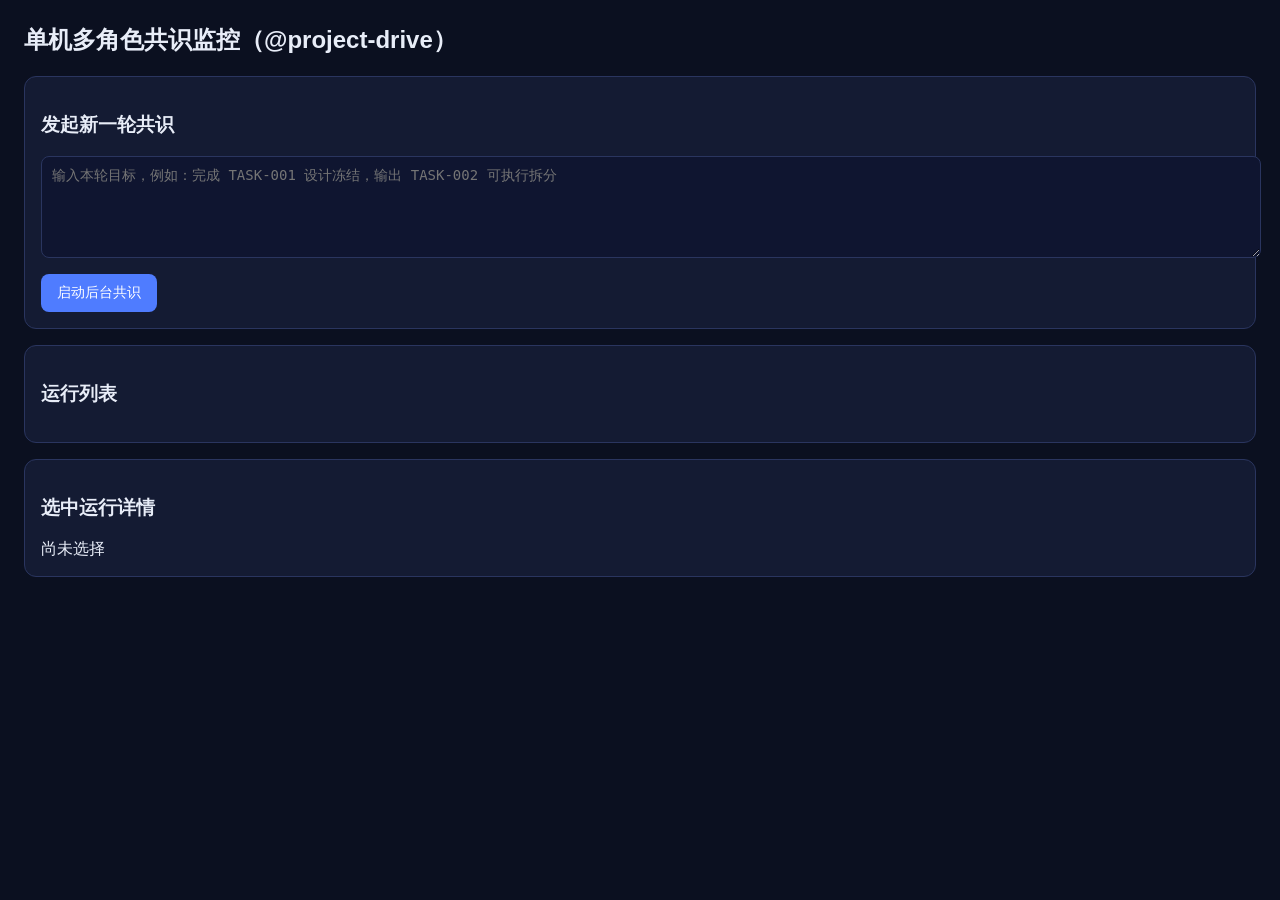
==== multi_role_runtime/web/index.html @ 2d814c40 "feat: add local multi-role consensus runtime with web monitor" ====
<!doctype html>
<html lang="zh-CN">
<head>
  <meta charset="UTF-8" />
  <meta name="viewport" content="width=device-width, initial-scale=1.0" />
  <title>项目多角色共识监控</title>
  <style>
    body { font-family: Inter, Arial, sans-serif; margin: 24px; background: #0b1020; color: #e8edf8; }
    .card { background: #141b33; border: 1px solid #2a355f; border-radius: 12px; padding: 16px; margin-bottom: 16px; }
    input, textarea, button { font-size: 14px; }
    textarea { width: 100%; min-height: 80px; background: #0f1530; color: #fff; border: 1px solid #2a355f; border-radius: 8px; padding: 10px; }
    button { background: #4f7cff; color: #fff; border: none; border-radius: 8px; padding: 10px 16px; cursor: pointer; }
    button:hover { opacity: .9; }
    .badge { display: inline-block; padding: 2px 8px; border-radius: 999px; font-size: 12px; margin-left: 8px; }
    .running { background: #4f7cff33; color: #9ec1ff; }
    .completed { background: #2cb67d33; color: #89e6bd; }
    .failed { background: #ef456533; color: #ffb3be; }
    .queued { background: #eebc4f33; color: #ffe4a3; }
    pre { white-space: pre-wrap; background: #0f1530; border: 1px solid #2a355f; border-radius: 8px; padding: 10px; }
  </style>
</head>
<body>
  <h2>单机多角色共识监控（@project-drive）</h2>
  <div class="card">
    <h3>发起新一轮共识</h3>
    <textarea id="goal" placeholder="输入本轮目标，例如：完成 TASK-001 设计冻结，输出 TASK-002 可执行拆分"></textarea>
    <div style="margin-top: 12px;"><button onclick="startRun()">启动后台共识</button></div>
  </div>

  <div class="card">
    <h3>运行列表</h3>
    <div id="runs"></div>
  </div>

  <div class="card">
    <h3>选中运行详情</h3>
    <div id="detail">尚未选择</div>
  </div>

  <script>
    let selectedRunId = null;

    async function startRun() {
      const goal = document.getElementById('goal').value.trim();
      if (!goal) return alert('请先输入目标');
      const resp = await fetch('/api/runs', {
        method: 'POST', headers: {'Content-Type': 'application/json'},
        body: JSON.stringify({ goal })
      });
      if (!resp.ok) return alert('启动失败');
      const run = await resp.json();
      selectedRunId = run.run_id;
      await refresh();
    }

    function statusBadge(status) {
      return `<span class="badge ${status}">${status}</span>`;
    }

    async function refreshRuns() {
      const resp = await fetch('/api/runs');
      const runs = await resp.json();
      const el = document.getElementById('runs');
      if (!runs.length) {
        el.innerHTML = '暂无运行';
        return;
      }
      el.innerHTML = runs.map(r => `
        <div style="padding:8px;border-bottom:1px solid #2a355f;cursor:pointer" onclick="selectRun('${r.run_id}')">
          <b>${r.run_id}</b> ${statusBadge(r.status)}
          <div style="font-size:12px;opacity:.85;margin-top:4px">轮次 ${r.current_round}/${r.max_rounds} ｜ ${r.goal}</div>
        </div>
      `).join('');
      if (!selectedRunId) selectedRunId = runs[0].run_id;
    }

    async function selectRun(id) {
      selectedRunId = id;
      await refreshDetail();
    }

    async function refreshDetail() {
      if (!selectedRunId) return;
      const resp = await fetch(`/api/runs/${selectedRunId}`);
      if (!resp.ok) return;
      const run = await resp.json();
      document.getElementById('detail').innerHTML = `
        <div><b>run_id:</b> ${run.run_id} ${statusBadge(run.status)}</div>
        <div><b>goal:</b> ${run.goal}</div>
        <div><b>当前轮次:</b> ${run.current_round}/${run.max_rounds}</div>
        <div><b>turn 数量:</b> ${run.turns.length}</div>
        <div style="margin-top:8px"><b>summary:</b></div>
        <pre>${(run.summary || '尚无总结').replace(/</g, '&lt;')}</pre>
        <div style="margin-top:8px"><b>最近回合输出（最多5条）:</b></div>
        <pre>${run.turns.slice(-5).map(t => `[R${t.round_index}] ${t.role} (${t.consensus})\n${t.content}`).join('\n\n-----\n\n').replace(/</g, '&lt;')}</pre>
      `;
    }

    async function refresh() {
      await refreshRuns();
      await refreshDetail();
    }

    setInterval(refresh, 3000);
    refresh();
  </script>
</body>
</html>
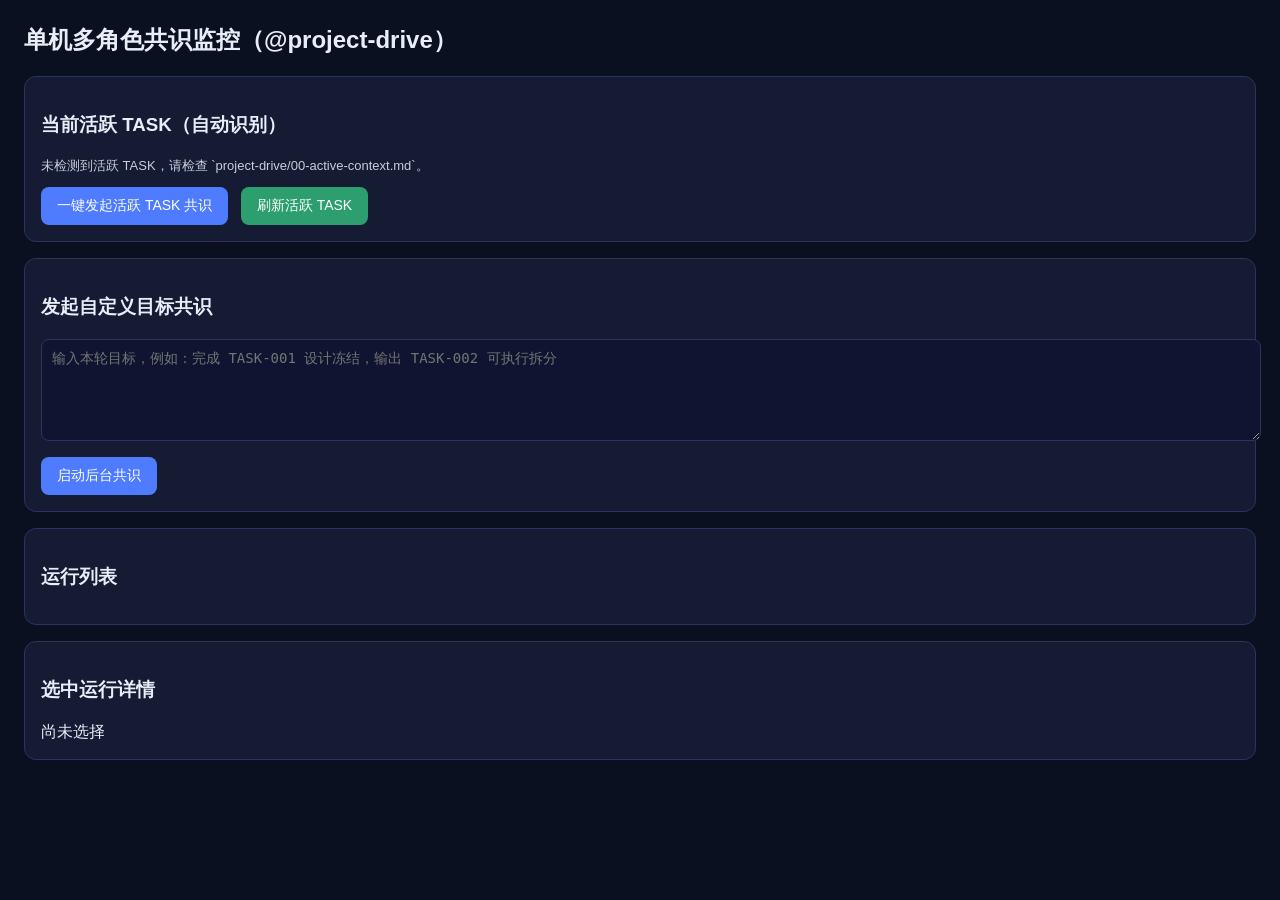
==== commit 033c9528: "feat: add one-click active-task consensus and update README" ====
--- a/multi_role_runtime/web/index.html
+++ b/multi_role_runtime/web/index.html
@@ -11,18 +11,30 @@
     textarea { width: 100%; min-height: 80px; background: #0f1530; color: #fff; border: 1px solid #2a355f; border-radius: 8px; padding: 10px; }
     button { background: #4f7cff; color: #fff; border: none; border-radius: 8px; padding: 10px 16px; cursor: pointer; }
     button:hover { opacity: .9; }
+    .sub-btn { background: #2d9f6f; margin-left: 8px; }
     .badge { display: inline-block; padding: 2px 8px; border-radius: 999px; font-size: 12px; margin-left: 8px; }
     .running { background: #4f7cff33; color: #9ec1ff; }
     .completed { background: #2cb67d33; color: #89e6bd; }
     .failed { background: #ef456533; color: #ffb3be; }
     .queued { background: #eebc4f33; color: #ffe4a3; }
     pre { white-space: pre-wrap; background: #0f1530; border: 1px solid #2a355f; border-radius: 8px; padding: 10px; }
+    .muted { opacity: .85; font-size: 13px; }
   </style>
 </head>
 <body>
   <h2>单机多角色共识监控（@project-drive）</h2>
+
   <div class="card">
-    <h3>发起新一轮共识</h3>
+    <h3>当前活跃 TASK（自动识别）</h3>
+    <div id="activeTask">加载中...</div>
+    <div style="margin-top: 12px;">
+      <button onclick="startFromActiveTask()">一键发起活跃 TASK 共识</button>
+      <button class="sub-btn" onclick="loadActiveTask()">刷新活跃 TASK</button>
+    </div>
+  </div>
+
+  <div class="card">
+    <h3>发起自定义目标共识</h3>
     <textarea id="goal" placeholder="输入本轮目标，例如：完成 TASK-001 设计冻结，输出 TASK-002 可执行拆分"></textarea>
     <div style="margin-top: 12px;"><button onclick="startRun()">启动后台共识</button></div>
   </div>
@@ -39,6 +51,47 @@
 
   <script>
     let selectedRunId = null;
+    let cachedActiveTask = null;
+
+    function statusBadge(status) {
+      return `<span class="badge ${status}">${status}</span>`;
+    }
+
+    async function loadActiveTask() {
+      const box = document.getElementById('activeTask');
+      box.innerHTML = '加载中...';
+      try {
+        const resp = await fetch('/api/active-task');
+        if (!resp.ok) {
+          box.innerHTML = '<span class="muted">未检测到活跃 TASK，请检查 `project-drive/00-active-context.md`。</span>';
+          cachedActiveTask = null;
+          return;
+        }
+        const t = await resp.json();
+        cachedActiveTask = t;
+        box.innerHTML = `
+          <div><b>${t.task_id}</b> - ${t.task_title}</div>
+          <div class="muted">阶段：${t.stage || '未标注'} ｜ 负责人：${t.owner || '未标注'}</div>
+          <div class="muted">状态：${t.task_status || '未标注'}</div>
+          <div class="muted">文件：${t.task_file || '未标注'}</div>
+          <div style="margin-top:8px;"><b>自动目标：</b>${t.auto_goal}</div>
+        `;
+      } catch (e) {
+        box.innerHTML = '<span class="muted">读取活跃 TASK 失败。</span>';
+      }
+    }
+
+    async function startFromActiveTask() {
+      const resp = await fetch('/api/runs/active-task', {
+        method: 'POST', headers: {'Content-Type': 'application/json'},
+        body: JSON.stringify({})
+      });
+      if (!resp.ok) return alert('活跃 TASK 共识启动失败');
+      const data = await resp.json();
+      const run = data.run;
+      selectedRunId = run.run_id;
+      await refresh();
+    }
 
     async function startRun() {
       const goal = document.getElementById('goal').value.trim();
@@ -51,10 +104,6 @@
       const run = await resp.json();
       selectedRunId = run.run_id;
       await refresh();
-    }
-
-    function statusBadge(status) {
-      return `<span class="badge ${status}">${status}</span>`;
     }
 
     async function refreshRuns() {
@@ -97,6 +146,7 @@
     }
 
     async function refresh() {
+      await loadActiveTask();
       await refreshRuns();
       await refreshDetail();
     }
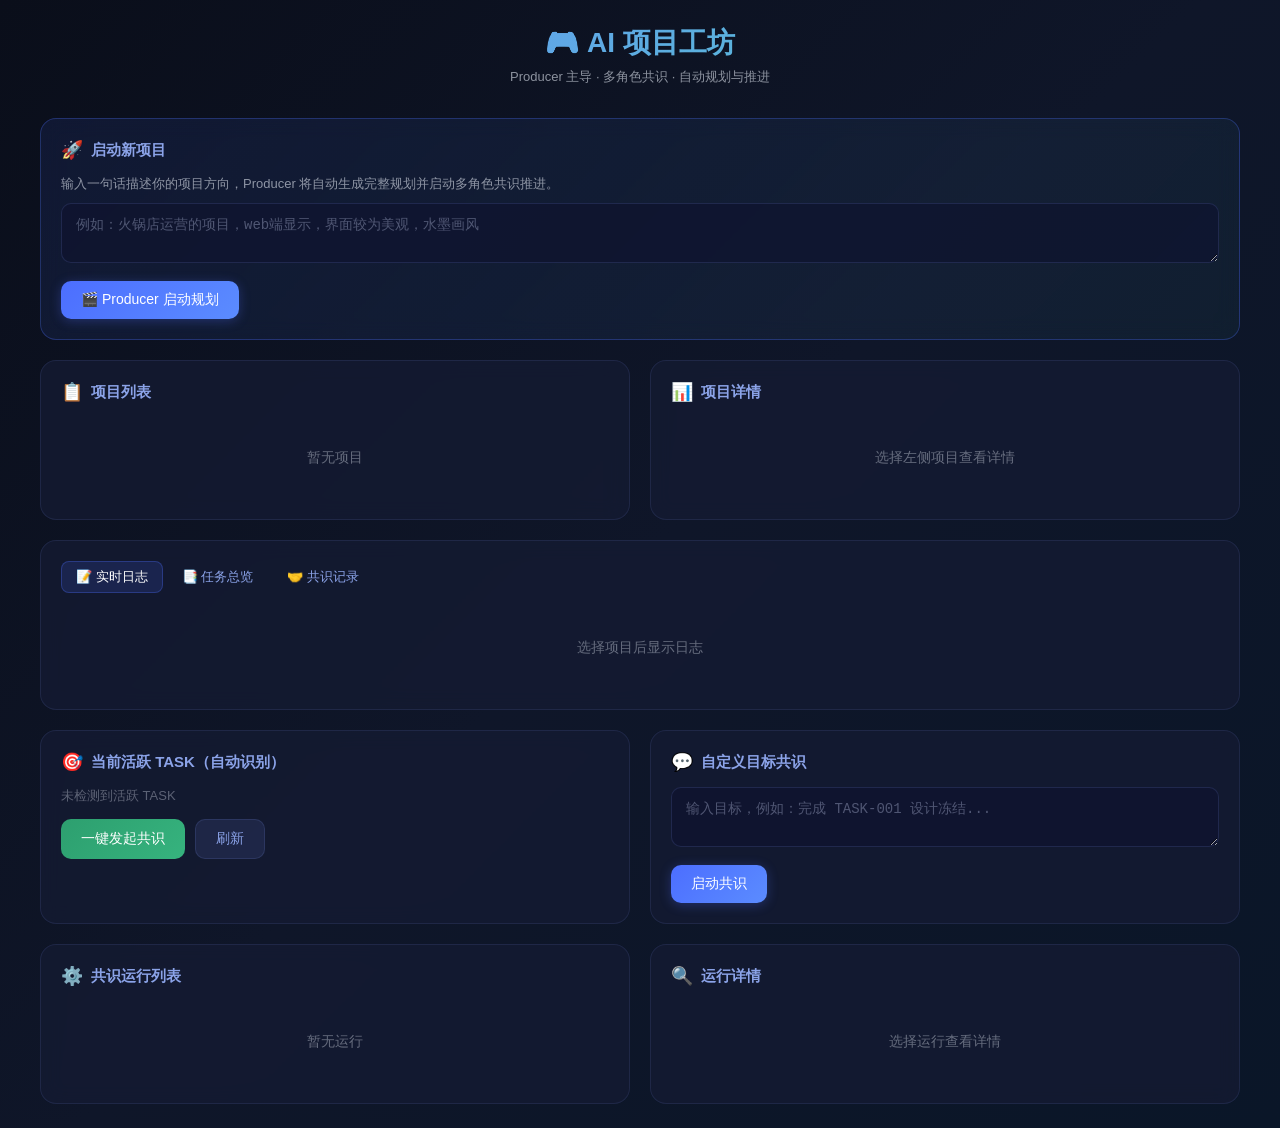
==== commit 0aeba0c2: "feat: Producer 主导启动流程改造 - 新增 project_engine.py：Producer 从一句话方向自动生成完整项目规划并逐任务共识推进 - 改造 api.py：新增 POST" ====
--- a/multi_role_runtime/web/index.html
+++ b/multi_role_runtime/web/index.html
@@ -3,156 +3,543 @@
 <head>
   <meta charset="UTF-8" />
   <meta name="viewport" content="width=device-width, initial-scale=1.0" />
-  <title>项目多角色共识监控</title>
+  <title>AI 项目工坊 — 多角色共识系统</title>
   <style>
-    body { font-family: Inter, Arial, sans-serif; margin: 24px; background: #0b1020; color: #e8edf8; }
-    .card { background: #141b33; border: 1px solid #2a355f; border-radius: 12px; padding: 16px; margin-bottom: 16px; }
-    input, textarea, button { font-size: 14px; }
-    textarea { width: 100%; min-height: 80px; background: #0f1530; color: #fff; border: 1px solid #2a355f; border-radius: 8px; padding: 10px; }
-    button { background: #4f7cff; color: #fff; border: none; border-radius: 8px; padding: 10px 16px; cursor: pointer; }
-    button:hover { opacity: .9; }
-    .sub-btn { background: #2d9f6f; margin-left: 8px; }
-    .badge { display: inline-block; padding: 2px 8px; border-radius: 999px; font-size: 12px; margin-left: 8px; }
-    .running { background: #4f7cff33; color: #9ec1ff; }
-    .completed { background: #2cb67d33; color: #89e6bd; }
-    .failed { background: #ef456533; color: #ffb3be; }
-    .queued { background: #eebc4f33; color: #ffe4a3; }
-    pre { white-space: pre-wrap; background: #0f1530; border: 1px solid #2a355f; border-radius: 8px; padding: 10px; }
-    .muted { opacity: .85; font-size: 13px; }
+    * { box-sizing: border-box; margin: 0; padding: 0; }
+    body {
+      font-family: 'Inter', -apple-system, BlinkMacSystemFont, 'Segoe UI', sans-serif;
+      background: linear-gradient(135deg, #0a0e1a 0%, #0f1629 50%, #0a1628 100%);
+      color: #e0e6f0;
+      min-height: 100vh;
+      padding: 24px;
+    }
+    .header {
+      text-align: center;
+      margin-bottom: 32px;
+    }
+    .header h1 {
+      font-size: 28px;
+      background: linear-gradient(135deg, #6c8bff, #4ecdc4);
+      -webkit-background-clip: text;
+      -webkit-text-fill-color: transparent;
+      margin-bottom: 6px;
+    }
+    .header p { font-size: 13px; opacity: .6; }
+
+    .container {
+      max-width: 1200px;
+      margin: 0 auto;
+      display: grid;
+      grid-template-columns: 1fr 1fr;
+      gap: 20px;
+    }
+    .full-width { grid-column: 1 / -1; }
+
+    .card {
+      background: rgba(20, 27, 51, 0.8);
+      backdrop-filter: blur(10px);
+      border: 1px solid rgba(100, 120, 200, 0.15);
+      border-radius: 16px;
+      padding: 20px;
+      transition: border-color .2s;
+    }
+    .card:hover { border-color: rgba(100, 120, 200, 0.3); }
+    .card h3 {
+      font-size: 15px;
+      color: #8ba3e8;
+      margin-bottom: 14px;
+      display: flex;
+      align-items: center;
+      gap: 8px;
+    }
+    .card h3 .icon { font-size: 18px; }
+
+    .highlight-card {
+      background: linear-gradient(135deg, rgba(76, 110, 255, 0.1), rgba(78, 205, 196, 0.05));
+      border-color: rgba(76, 110, 255, 0.3);
+    }
+
+    /* Input & Button */
+    textarea, input[type="text"] {
+      width: 100%;
+      min-height: 60px;
+      background: rgba(15, 21, 48, 0.8);
+      color: #fff;
+      border: 1px solid rgba(100, 120, 200, 0.2);
+      border-radius: 10px;
+      padding: 12px 14px;
+      font-size: 14px;
+      resize: vertical;
+      transition: border-color .2s;
+    }
+    textarea:focus, input[type="text"]:focus {
+      outline: none;
+      border-color: rgba(76, 110, 255, 0.6);
+    }
+    textarea::placeholder { color: rgba(200, 210, 240, 0.35); }
+
+    .btn {
+      display: inline-flex;
+      align-items: center;
+      gap: 6px;
+      padding: 10px 20px;
+      border: none;
+      border-radius: 10px;
+      font-size: 14px;
+      font-weight: 500;
+      cursor: pointer;
+      transition: all .2s;
+    }
+    .btn-primary {
+      background: linear-gradient(135deg, #4c6eff, #5b8cff);
+      color: #fff;
+      box-shadow: 0 2px 12px rgba(76, 110, 255, 0.3);
+    }
+    .btn-primary:hover { transform: translateY(-1px); box-shadow: 0 4px 16px rgba(76, 110, 255, 0.4); }
+    .btn-success {
+      background: linear-gradient(135deg, #2d9f6f, #36b37e);
+      color: #fff;
+    }
+    .btn-success:hover { transform: translateY(-1px); }
+    .btn-secondary {
+      background: rgba(100, 120, 200, 0.15);
+      color: #8ba3e8;
+      border: 1px solid rgba(100, 120, 200, 0.2);
+    }
+    .btn-secondary:hover { background: rgba(100, 120, 200, 0.25); }
+    .btn:disabled { opacity: .5; cursor: not-allowed; transform: none !important; }
+
+    .btn-group { display: flex; gap: 10px; margin-top: 14px; flex-wrap: wrap; }
+
+    /* Badge */
+    .badge {
+      display: inline-block;
+      padding: 2px 10px;
+      border-radius: 999px;
+      font-size: 11px;
+      font-weight: 600;
+      letter-spacing: .3px;
+    }
+    .planning { background: rgba(238, 188, 79, 0.15); color: #ffe4a3; }
+    .planned { background: rgba(76, 110, 255, 0.15); color: #9ec1ff; }
+    .executing { background: rgba(76, 110, 255, 0.2); color: #9ec1ff; }
+    .running { background: rgba(76, 110, 255, 0.15); color: #9ec1ff; }
+    .completed { background: rgba(44, 182, 125, 0.15); color: #89e6bd; }
+    .failed { background: rgba(239, 69, 101, 0.15); color: #ffb3be; }
+    .queued { background: rgba(238, 188, 79, 0.15); color: #ffe4a3; }
+
+    /* Lists */
+    .list-item {
+      padding: 12px 14px;
+      border-bottom: 1px solid rgba(100, 120, 200, 0.08);
+      cursor: pointer;
+      transition: background .15s;
+      border-radius: 8px;
+      margin-bottom: 2px;
+    }
+    .list-item:hover { background: rgba(76, 110, 255, 0.06); }
+    .list-item.active { background: rgba(76, 110, 255, 0.1); border-left: 3px solid #4c6eff; }
+    .list-item-title { font-weight: 600; font-size: 13px; }
+    .list-item-sub { font-size: 12px; opacity: .65; margin-top: 4px; }
+
+    /* Log */
+    .log-container {
+      max-height: 400px;
+      overflow-y: auto;
+      font-size: 13px;
+    }
+    .log-entry {
+      padding: 6px 0;
+      border-bottom: 1px solid rgba(100, 120, 200, 0.05);
+      display: flex;
+      gap: 10px;
+    }
+    .log-time { opacity: .4; font-size: 11px; min-width: 80px; font-family: monospace; }
+    .log-msg { flex: 1; }
+
+    /* Pre */
+    pre {
+      white-space: pre-wrap;
+      word-break: break-all;
+      background: rgba(15, 21, 48, 0.6);
+      border: 1px solid rgba(100, 120, 200, 0.1);
+      border-radius: 10px;
+      padding: 12px;
+      font-size: 13px;
+      max-height: 500px;
+      overflow-y: auto;
+    }
+
+    .muted { opacity: .6; font-size: 13px; }
+    .empty-state { text-align: center; padding: 32px; opacity: .4; font-size: 14px; }
+
+    /* Task table */
+    .task-table { width: 100%; border-collapse: collapse; font-size: 13px; }
+    .task-table th { text-align: left; padding: 8px 10px; color: #8ba3e8; font-weight: 600; border-bottom: 1px solid rgba(100,120,200,0.15); font-size: 12px; }
+    .task-table td { padding: 8px 10px; border-bottom: 1px solid rgba(100,120,200,0.06); }
+    .task-table tr:hover td { background: rgba(76,110,255,0.04); }
+
+    /* Phase indicator */
+    .phase-bar {
+      display: flex;
+      gap: 4px;
+      margin-bottom: 16px;
+    }
+    .phase-step {
+      flex: 1;
+      height: 4px;
+      border-radius: 2px;
+      background: rgba(100, 120, 200, 0.1);
+    }
+    .phase-step.done { background: #2d9f6f; }
+    .phase-step.active { background: #4c6eff; animation: pulse 1.5s infinite; }
+    @keyframes pulse { 0%,100% { opacity: 1; } 50% { opacity: .5; } }
+
+    /* Tabs */
+    .tabs { display: flex; gap: 4px; margin-bottom: 14px; }
+    .tab {
+      padding: 6px 14px;
+      border-radius: 8px;
+      font-size: 13px;
+      cursor: pointer;
+      background: transparent;
+      color: #8ba3e8;
+      border: 1px solid transparent;
+      transition: all .15s;
+    }
+    .tab.active { background: rgba(76,110,255,0.15); border-color: rgba(76,110,255,0.3); color: #fff; }
+    .tab:hover:not(.active) { background: rgba(76,110,255,0.06); }
+
+    .hidden { display: none; }
+
+    /* scrollbar */
+    ::-webkit-scrollbar { width: 6px; }
+    ::-webkit-scrollbar-track { background: transparent; }
+    ::-webkit-scrollbar-thumb { background: rgba(100,120,200,0.2); border-radius: 3px; }
   </style>
 </head>
 <body>
-  <h2>单机多角色共识监控（@project-drive）</h2>
-
+
+<div class="header">
+  <h1>🎮 AI 项目工坊</h1>
+  <p>Producer 主导 · 多角色共识 · 自动规划与推进</p>
+</div>
+
+<div class="container">
+
+  <!-- ======= 启动新项目 ======= -->
+  <div class="card highlight-card full-width">
+    <h3><span class="icon">🚀</span> 启动新项目</h3>
+    <p class="muted" style="margin-bottom:10px">输入一句话描述你的项目方向，Producer 将自动生成完整规划并启动多角色共识推进。</p>
+    <textarea id="direction" rows="2" placeholder="例如：火锅店运营的项目，web端显示，界面较为美观，水墨画风"></textarea>
+    <div class="btn-group">
+      <button class="btn btn-primary" onclick="startProject()" id="startBtn">🎬 Producer 启动规划</button>
+    </div>
+  </div>
+
+  <!-- ======= 项目列表 ======= -->
   <div class="card">
-    <h3>当前活跃 TASK（自动识别）</h3>
-    <div id="activeTask">加载中...</div>
-    <div style="margin-top: 12px;">
-      <button onclick="startFromActiveTask()">一键发起活跃 TASK 共识</button>
-      <button class="sub-btn" onclick="loadActiveTask()">刷新活跃 TASK</button>
+    <h3><span class="icon">📋</span> 项目列表</h3>
+    <div id="projectList"><div class="empty-state">暂无项目</div></div>
+  </div>
+
+  <!-- ======= 项目详情 ======= -->
+  <div class="card">
+    <h3><span class="icon">📊</span> 项目详情</h3>
+    <div id="projectDetail"><div class="empty-state">选择左侧项目查看详情</div></div>
+  </div>
+
+  <!-- ======= 项目日志 / 任务总览 ======= -->
+  <div class="card full-width">
+    <div class="tabs">
+      <div class="tab active" onclick="switchTab('logs')">📝 实时日志</div>
+      <div class="tab" onclick="switchTab('tasks')">📑 任务总览</div>
+      <div class="tab" onclick="switchTab('consensus')">🤝 共识记录</div>
     </div>
-  </div>
-
+    <div id="tab-logs"><div class="empty-state">选择项目后显示日志</div></div>
+    <div id="tab-tasks" class="hidden"><div class="empty-state">选择项目后显示任务</div></div>
+    <div id="tab-consensus" class="hidden"><div class="empty-state">选择项目后显示共识记录</div></div>
+  </div>
+
+  <!-- ======= 活跃 TASK（兼容原有功能） ======= -->
   <div class="card">
-    <h3>发起自定义目标共识</h3>
-    <textarea id="goal" placeholder="输入本轮目标，例如：完成 TASK-001 设计冻结，输出 TASK-002 可执行拆分"></textarea>
-    <div style="margin-top: 12px;"><button onclick="startRun()">启动后台共识</button></div>
-  </div>
-
+    <h3><span class="icon">🎯</span> 当前活跃 TASK（自动识别）</h3>
+    <div id="activeTask" class="muted">加载中...</div>
+    <div class="btn-group">
+      <button class="btn btn-success" onclick="startFromActiveTask()">一键发起共识</button>
+      <button class="btn btn-secondary" onclick="loadActiveTask()">刷新</button>
+    </div>
+  </div>
+
+  <!-- ======= 自定义共识 ======= -->
   <div class="card">
-    <h3>运行列表</h3>
-    <div id="runs"></div>
-  </div>
-
+    <h3><span class="icon">💬</span> 自定义目标共识</h3>
+    <textarea id="goal" rows="2" placeholder="输入目标，例如：完成 TASK-001 设计冻结..."></textarea>
+    <div class="btn-group">
+      <button class="btn btn-primary" onclick="startRun()">启动共识</button>
+    </div>
+  </div>
+
+  <!-- ======= 共识运行列表 ======= -->
   <div class="card">
-    <h3>选中运行详情</h3>
-    <div id="detail">尚未选择</div>
-  </div>
-
-  <script>
-    let selectedRunId = null;
-    let cachedActiveTask = null;
-
-    function statusBadge(status) {
-      return `<span class="badge ${status}">${status}</span>`;
-    }
-
-    async function loadActiveTask() {
-      const box = document.getElementById('activeTask');
-      box.innerHTML = '加载中...';
-      try {
-        const resp = await fetch('/api/active-task');
-        if (!resp.ok) {
-          box.innerHTML = '<span class="muted">未检测到活跃 TASK，请检查 `project-drive/00-active-context.md`。</span>';
-          cachedActiveTask = null;
-          return;
-        }
-        const t = await resp.json();
-        cachedActiveTask = t;
-        box.innerHTML = `
-          <div><b>${t.task_id}</b> - ${t.task_title}</div>
-          <div class="muted">阶段：${t.stage || '未标注'} ｜ 负责人：${t.owner || '未标注'}</div>
-          <div class="muted">状态：${t.task_status || '未标注'}</div>
-          <div class="muted">文件：${t.task_file || '未标注'}</div>
-          <div style="margin-top:8px;"><b>自动目标：</b>${t.auto_goal}</div>
-        `;
-      } catch (e) {
-        box.innerHTML = '<span class="muted">读取活跃 TASK 失败。</span>';
-      }
-    }
-
-    async function startFromActiveTask() {
-      const resp = await fetch('/api/runs/active-task', {
-        method: 'POST', headers: {'Content-Type': 'application/json'},
-        body: JSON.stringify({})
-      });
-      if (!resp.ok) return alert('活跃 TASK 共识启动失败');
-      const data = await resp.json();
-      const run = data.run;
-      selectedRunId = run.run_id;
-      await refresh();
-    }
-
-    async function startRun() {
-      const goal = document.getElementById('goal').value.trim();
-      if (!goal) return alert('请先输入目标');
-      const resp = await fetch('/api/runs', {
-        method: 'POST', headers: {'Content-Type': 'application/json'},
-        body: JSON.stringify({ goal })
-      });
-      if (!resp.ok) return alert('启动失败');
-      const run = await resp.json();
-      selectedRunId = run.run_id;
-      await refresh();
-    }
-
-    async function refreshRuns() {
-      const resp = await fetch('/api/runs');
-      const runs = await resp.json();
-      const el = document.getElementById('runs');
-      if (!runs.length) {
-        el.innerHTML = '暂无运行';
-        return;
-      }
-      el.innerHTML = runs.map(r => `
-        <div style="padding:8px;border-bottom:1px solid #2a355f;cursor:pointer" onclick="selectRun('${r.run_id}')">
-          <b>${r.run_id}</b> ${statusBadge(r.status)}
-          <div style="font-size:12px;opacity:.85;margin-top:4px">轮次 ${r.current_round}/${r.max_rounds} ｜ ${r.goal}</div>
+    <h3><span class="icon">⚙️</span> 共识运行列表</h3>
+    <div id="runs"><div class="empty-state">暂无运行</div></div>
+  </div>
+
+  <!-- ======= 运行详情 ======= -->
+  <div class="card">
+    <h3><span class="icon">🔍</span> 运行详情</h3>
+    <div id="detail"><div class="empty-state">选择运行查看详情</div></div>
+  </div>
+
+</div>
+
+<script>
+let selectedProjectId = null;
+let selectedRunId = null;
+let currentTab = 'logs';
+
+// ═══════════ Utility ═══════════
+function badge(status) {
+  return `<span class="badge ${status}">${status}</span>`;
+}
+function statusCN(s) {
+  const map = { planning: '🎬 规划中', planned: '📋 已规划', executing: '🔄 执行中', completed: '✅ 已完成', failed: '❌ 失败', queued: '⏳ 排队中', running: '🔄 运行中' };
+  return map[s] || s;
+}
+function esc(s) { return (s || '').replace(/</g, '&lt;').replace(/>/g, '&gt;'); }
+function shortTime(iso) { if (!iso) return ''; return iso.replace('T', ' ').replace('Z', '').slice(11, 19); }
+
+// ═══════════ Tab ═══════════
+function switchTab(tab) {
+  currentTab = tab;
+  document.querySelectorAll('.tabs .tab').forEach(t => t.classList.remove('active'));
+  event.target.classList.add('active');
+  ['logs', 'tasks', 'consensus'].forEach(t => {
+    document.getElementById('tab-' + t).classList.toggle('hidden', t !== tab);
+  });
+}
+
+// ═══════════ Project ═══════════
+async function startProject() {
+  const dir = document.getElementById('direction').value.trim();
+  if (!dir) return alert('请先输入项目方向描述');
+  const btn = document.getElementById('startBtn');
+  btn.disabled = true;
+  btn.textContent = '🔄 Producer 正在规划...';
+  try {
+    const resp = await fetch('/api/projects', {
+      method: 'POST', headers: {'Content-Type': 'application/json'},
+      body: JSON.stringify({ direction: dir })
+    });
+    if (!resp.ok) { const e = await resp.json(); alert(e.error || '启动失败'); return; }
+    const proj = await resp.json();
+    selectedProjectId = proj.project_id;
+    document.getElementById('direction').value = '';
+    await refreshAll();
+  } finally {
+    btn.disabled = false;
+    btn.textContent = '🎬 Producer 启动规划';
+  }
+}
+
+async function refreshProjects() {
+  try {
+    const resp = await fetch('/api/projects');
+    const projects = await resp.json();
+    const el = document.getElementById('projectList');
+    if (!projects.length) { el.innerHTML = '<div class="empty-state">暂无项目</div>'; return; }
+    el.innerHTML = projects.map(p => `
+      <div class="list-item ${p.project_id === selectedProjectId ? 'active' : ''}" onclick="selectProject('${p.project_id}')">
+        <div class="list-item-title">${esc(p.plan ? p.plan.project_name : p.direction)} ${badge(p.status)}</div>
+        <div class="list-item-sub">${esc(p.direction.substring(0, 60))} · ${p.completed_tasks ? p.completed_tasks.length : 0} 任务完成</div>
+      </div>
+    `).join('');
+  } catch(e) {}
+}
+
+async function selectProject(id) {
+  selectedProjectId = id;
+  await refreshProjectDetail();
+  await refreshProjects();
+}
+
+async function refreshProjectDetail() {
+  if (!selectedProjectId) return;
+  try {
+    const resp = await fetch(`/api/projects/${selectedProjectId}`);
+    if (!resp.ok) return;
+    const p = await resp.json();
+    const plan = p.plan || {};
+
+    // 项目详情
+    const detailEl = document.getElementById('projectDetail');
+    const phaseMap = { planning: 1, planned: 2, executing: 3, completed: 4 };
+    const phaseIdx = phaseMap[p.status] || 0;
+
+    detailEl.innerHTML = `
+      <div class="phase-bar">
+        <div class="phase-step ${phaseIdx >= 1 ? (phaseIdx === 1 ? 'active' : 'done') : ''}"></div>
+        <div class="phase-step ${phaseIdx >= 2 ? (phaseIdx === 2 ? 'active' : 'done') : ''}"></div>
+        <div class="phase-step ${phaseIdx >= 3 ? (phaseIdx === 3 ? 'active' : 'done') : ''}"></div>
+        <div class="phase-step ${phaseIdx >= 4 ? 'done' : ''}"></div>
+      </div>
+      <div style="margin-bottom:10px">
+        <strong style="font-size:16px">${esc(plan.project_name || '规划中...')}</strong> ${badge(p.status)}
+      </div>
+      <div class="muted" style="margin-bottom:6px">📌 方向：${esc(p.direction)}</div>
+      ${plan.visual_style ? `<div class="muted" style="margin-bottom:6px">🎨 风格：${esc(plan.visual_style)}</div>` : ''}
+      ${plan.platform ? `<div class="muted" style="margin-bottom:6px">🖥️ 平台：${esc(plan.platform)}</div>` : ''}
+      ${plan.core_loop ? `<div class="muted" style="margin-bottom:6px">🔄 核心循环：${esc(plan.core_loop).substring(0, 120)}...</div>` : ''}
+      ${p.active_task ? `<div style="margin-top:10px;padding:10px;background:rgba(76,110,255,0.08);border-radius:8px">
+        <div style="font-size:12px;color:#8ba3e8">当前活跃任务</div>
+        <div style="font-weight:600">${esc(p.active_task.id)} - ${esc(p.active_task.title)}</div>
+        <div class="muted">${esc(p.active_task.owner || '')}</div>
+      </div>` : ''}
+      ${p.error ? `<div style="margin-top:10px;padding:10px;background:rgba(239,69,101,0.1);border-radius:8px;color:#ffb3be">${esc(p.error)}</div>` : ''}
+    `;
+
+    // 日志
+    const logsEl = document.getElementById('tab-logs');
+    if (p.logs && p.logs.length) {
+      logsEl.innerHTML = '<div class="log-container">' + p.logs.map(l => `
+        <div class="log-entry">
+          <span class="log-time">${shortTime(l.time)}</span>
+          <span class="log-msg">${esc(l.message)}</span>
+        </div>
+      `).join('') + '</div>';
+    } else {
+      logsEl.innerHTML = '<div class="empty-state">暂无日志</div>';
+    }
+
+    // 任务表
+    const tasksEl = document.getElementById('tab-tasks');
+    const tasks = plan.tasks || [];
+    const completedIds = (p.completed_tasks || []).map(t => t.id);
+    const activeId = p.active_task ? p.active_task.id : null;
+    if (tasks.length) {
+      tasksEl.innerHTML = `<table class="task-table">
+        <tr><th>ID</th><th>标题</th><th>优先级</th><th>主责</th><th>状态</th></tr>
+        ${tasks.map(t => {
+          let st = '待启动';
+          if (completedIds.includes(t.id)) st = '✅ 已完成';
+          else if (t.id === activeId) st = '🔄 进行中';
+          return `<tr>
+            <td>${esc(t.id)}</td>
+            <td>${esc(t.title)}</td>
+            <td>${esc(t.priority)}</td>
+            <td>${esc(t.owner)}</td>
+            <td>${st}</td>
+          </tr>`;
+        }).join('')}
+      </table>`;
+    } else {
+      tasksEl.innerHTML = '<div class="empty-state">规划中，任务待生成...</div>';
+    }
+
+    // 共识记录
+    const consensusEl = document.getElementById('tab-consensus');
+    const runs = p.consensus_runs || [];
+    if (runs.length) {
+      consensusEl.innerHTML = runs.map(rid => `
+        <div class="list-item" onclick="selectRun('${rid}')">
+          <div class="list-item-title">${rid}</div>
         </div>
       `).join('');
-      if (!selectedRunId) selectedRunId = runs[0].run_id;
-    }
-
-    async function selectRun(id) {
-      selectedRunId = id;
-      await refreshDetail();
-    }
-
-    async function refreshDetail() {
-      if (!selectedRunId) return;
-      const resp = await fetch(`/api/runs/${selectedRunId}`);
-      if (!resp.ok) return;
-      const run = await resp.json();
-      document.getElementById('detail').innerHTML = `
-        <div><b>run_id:</b> ${run.run_id} ${statusBadge(run.status)}</div>
-        <div><b>goal:</b> ${run.goal}</div>
-        <div><b>当前轮次:</b> ${run.current_round}/${run.max_rounds}</div>
-        <div><b>turn 数量:</b> ${run.turns.length}</div>
-        <div style="margin-top:8px"><b>summary:</b></div>
-        <pre>${(run.summary || '尚无总结').replace(/</g, '&lt;')}</pre>
-        <div style="margin-top:8px"><b>最近回合输出（最多5条）:</b></div>
-        <pre>${run.turns.slice(-5).map(t => `[R${t.round_index}] ${t.role} (${t.consensus})\n${t.content}`).join('\n\n-----\n\n').replace(/</g, '&lt;')}</pre>
-      `;
-    }
-
-    async function refresh() {
-      await loadActiveTask();
-      await refreshRuns();
-      await refreshDetail();
-    }
-
-    setInterval(refresh, 3000);
-    refresh();
-  </script>
+    } else {
+      consensusEl.innerHTML = '<div class="empty-state">暂无共识记录</div>';
+    }
+  } catch(e) {}
+}
+
+// ═══════════ Active Task & Runs (原有) ═══════════
+async function loadActiveTask() {
+  const box = document.getElementById('activeTask');
+  box.innerHTML = '加载中...';
+  try {
+    const resp = await fetch('/api/active-task');
+    if (!resp.ok) { box.innerHTML = '<span class="muted">未检测到活跃 TASK</span>'; return; }
+    const t = await resp.json();
+    box.innerHTML = `
+      <div><b>${t.task_id}</b> - ${t.task_title}</div>
+      <div class="muted">阶段：${t.stage || '未标注'} ｜ 负责人：${t.owner || '未标注'}</div>
+      <div class="muted">状态：${t.task_status || '未标注'}</div>
+    `;
+  } catch(e) { box.innerHTML = '<span class="muted">读取失败</span>'; }
+}
+
+async function startFromActiveTask() {
+  const resp = await fetch('/api/runs/active-task', {
+    method: 'POST', headers: {'Content-Type': 'application/json'}, body: JSON.stringify({})
+  });
+  if (!resp.ok) return alert('启动失败');
+  const data = await resp.json();
+  selectedRunId = data.run.run_id;
+  await refreshAll();
+}
+
+async function startRun() {
+  const goal = document.getElementById('goal').value.trim();
+  if (!goal) return alert('请先输入目标');
+  const resp = await fetch('/api/runs', {
+    method: 'POST', headers: {'Content-Type': 'application/json'}, body: JSON.stringify({ goal })
+  });
+  if (!resp.ok) return alert('启动失败');
+  const run = await resp.json();
+  selectedRunId = run.run_id;
+  await refreshAll();
+}
+
+async function refreshRuns() {
+  try {
+    const resp = await fetch('/api/runs');
+    const runs = await resp.json();
+    const el = document.getElementById('runs');
+    if (!runs.length) { el.innerHTML = '<div class="empty-state">暂无运行</div>'; return; }
+    el.innerHTML = runs.map(r => `
+      <div class="list-item ${r.run_id === selectedRunId ? 'active' : ''}" onclick="selectRun('${r.run_id}')">
+        <div class="list-item-title">${r.run_id} ${badge(r.status)}</div>
+        <div class="list-item-sub">轮次 ${r.current_round}/${r.max_rounds}</div>
+      </div>
+    `).join('');
+  } catch(e) {}
+}
+
+async function selectRun(id) {
+  selectedRunId = id;
+  await refreshDetail();
+  await refreshRuns();
+}
+
+async function refreshDetail() {
+  if (!selectedRunId) return;
+  try {
+    const resp = await fetch(`/api/runs/${selectedRunId}`);
+    if (!resp.ok) return;
+    const run = await resp.json();
+    document.getElementById('detail').innerHTML = `
+      <div><b>run_id:</b> ${run.run_id} ${badge(run.status)}</div>
+      <div><b>goal:</b> ${esc(run.goal)}</div>
+      <div><b>轮次:</b> ${run.current_round}/${run.max_rounds}</div>
+      <div><b>turns:</b> ${run.turns.length}</div>
+      ${run.summary ? `<div style="margin-top:10px"><b>Summary:</b></div><pre>${esc(run.summary)}</pre>` : ''}
+      ${run.turns.length ? `<div style="margin-top:10px"><b>最近输出:</b></div><pre>${esc(run.turns.slice(-3).map(t => '[R' + t.round_index + '] ' + t.role + ' (' + t.consensus + ')\n' + t.content).join('\n\n---\n\n'))}</pre>` : ''}
+    `;
+  } catch(e) {}
+}
+
+async function refreshAll() {
+  await Promise.all([
+    refreshProjects(),
+    refreshProjectDetail(),
+    loadActiveTask(),
+    refreshRuns(),
+    refreshDetail(),
+  ]);
+}
+
+setInterval(refreshAll, 3000);
+refreshAll();
+</script>
 </body>
 </html>
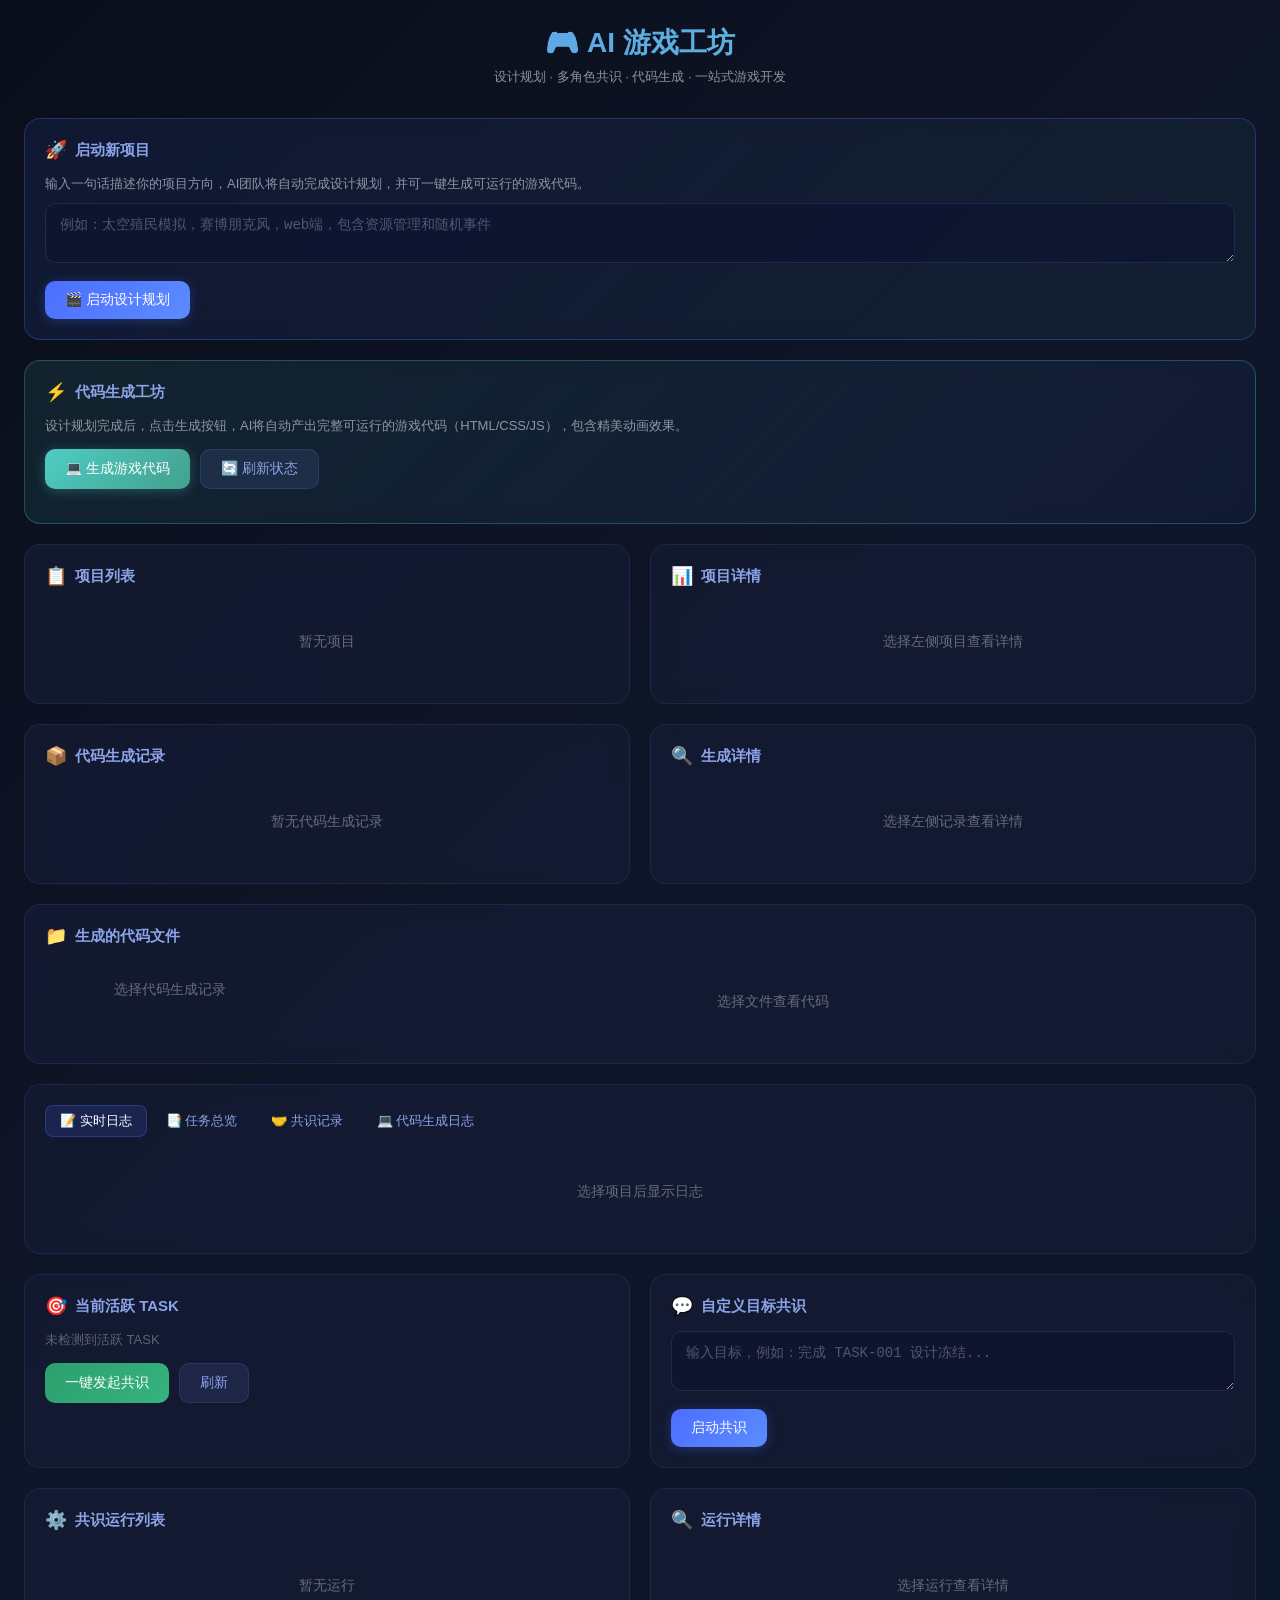
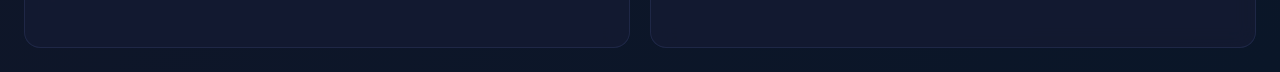
==== commit 93efd363: "feat: 新增代码生成引擎，支持从设计文档自动生成可运行游戏代码 主要变更： - 新增 code_generator.py: 代码生成引擎核心逻辑 - 新增 code_templates.py: 完" ====
--- a/multi_role_runtime/web/index.html
+++ b/multi_role_runtime/web/index.html
@@ -3,7 +3,7 @@
 <head>
   <meta charset="UTF-8" />
   <meta name="viewport" content="width=device-width, initial-scale=1.0" />
-  <title>AI 项目工坊 — 多角色共识系统</title>
+  <title>AI 游戏工坊 — 设计 + 代码生成</title>
   <style>
     * { box-sizing: border-box; margin: 0; padding: 0; }
     body {
@@ -27,7 +27,7 @@
     .header p { font-size: 13px; opacity: .6; }
 
     .container {
-      max-width: 1200px;
+      max-width: 1400px;
       margin: 0 auto;
       display: grid;
       grid-template-columns: 1fr 1fr;
@@ -57,6 +57,10 @@
     .highlight-card {
       background: linear-gradient(135deg, rgba(76, 110, 255, 0.1), rgba(78, 205, 196, 0.05));
       border-color: rgba(76, 110, 255, 0.3);
+    }
+    .codegen-card {
+      background: linear-gradient(135deg, rgba(78, 205, 196, 0.1), rgba(76, 110, 255, 0.05));
+      border-color: rgba(78, 205, 196, 0.3);
     }
 
     /* Input & Button */
@@ -101,6 +105,12 @@
       color: #fff;
     }
     .btn-success:hover { transform: translateY(-1px); }
+    .btn-codegen {
+      background: linear-gradient(135deg, #4ecdc4, #44a08d);
+      color: #fff;
+      box-shadow: 0 2px 12px rgba(78, 205, 196, 0.3);
+    }
+    .btn-codegen:hover { transform: translateY(-1px); box-shadow: 0 4px 16px rgba(78, 205, 196, 0.4); }
     .btn-secondary {
       background: rgba(100, 120, 200, 0.15);
       color: #8ba3e8;
@@ -120,11 +130,14 @@
       font-weight: 600;
       letter-spacing: .3px;
     }
+    .initializing { background: rgba(238, 188, 79, 0.15); color: #ffe4a3; }
+    .generating { background: rgba(78, 205, 196, 0.2); color: #89e6d4; }
     .planning { background: rgba(238, 188, 79, 0.15); color: #ffe4a3; }
     .planned { background: rgba(76, 110, 255, 0.15); color: #9ec1ff; }
     .executing { background: rgba(76, 110, 255, 0.2); color: #9ec1ff; }
     .running { background: rgba(76, 110, 255, 0.15); color: #9ec1ff; }
     .completed { background: rgba(44, 182, 125, 0.15); color: #89e6bd; }
+    .done { background: rgba(44, 182, 125, 0.15); color: #89e6bd; }
     .failed { background: rgba(239, 69, 101, 0.15); color: #ffb3be; }
     .queued { background: rgba(238, 188, 79, 0.15); color: #ffe4a3; }
 
@@ -169,6 +182,9 @@
       max-height: 500px;
       overflow-y: auto;
     }
+    code {
+      font-family: 'Monaco', 'Menlo', 'Ubuntu Mono', monospace;
+    }
 
     .muted { opacity: .6; font-size: 13px; }
     .empty-state { text-align: center; padding: 32px; opacity: .4; font-size: 14px; }
@@ -193,10 +209,11 @@
     }
     .phase-step.done { background: #2d9f6f; }
     .phase-step.active { background: #4c6eff; animation: pulse 1.5s infinite; }
+    .phase-step.codegen { background: #4ecdc4; animation: pulse 1.5s infinite; }
     @keyframes pulse { 0%,100% { opacity: 1; } 50% { opacity: .5; } }
 
     /* Tabs */
-    .tabs { display: flex; gap: 4px; margin-bottom: 14px; }
+    .tabs { display: flex; gap: 4px; margin-bottom: 14px; flex-wrap: wrap; }
     .tab {
       padding: 6px 14px;
       border-radius: 8px;
@@ -212,17 +229,84 @@
 
     .hidden { display: none; }
 
+    /* File tree */
+    .file-tree {
+      font-family: 'Monaco', 'Menlo', monospace;
+      font-size: 12px;
+    }
+    .file-item {
+      padding: 6px 10px;
+      cursor: pointer;
+      border-radius: 4px;
+      transition: background .15s;
+      display: flex;
+      align-items: center;
+      gap: 8px;
+    }
+    .file-item:hover { background: rgba(78, 205, 196, 0.1); }
+    .file-item.active { background: rgba(78, 205, 196, 0.15); }
+    .file-icon { font-size: 14px; }
+    .file-size { opacity: .5; font-size: 11px; margin-left: auto; }
+
+    /* Code viewer */
+    .code-viewer {
+      background: rgba(10, 14, 26, 0.9);
+      border: 1px solid rgba(100, 120, 200, 0.15);
+      border-radius: 10px;
+      overflow: hidden;
+    }
+    .code-header {
+      padding: 10px 14px;
+      background: rgba(30, 40, 70, 0.5);
+      border-bottom: 1px solid rgba(100, 120, 200, 0.1);
+      font-size: 12px;
+      color: #8ba3e8;
+      display: flex;
+      justify-content: space-between;
+      align-items: center;
+    }
+    .code-content {
+      padding: 14px;
+      max-height: 500px;
+      overflow: auto;
+      font-family: 'Monaco', 'Menlo', 'Ubuntu Mono', monospace;
+      font-size: 13px;
+      line-height: 1.5;
+      white-space: pre-wrap;
+    }
+
+    /* Progress */
+    .progress-container {
+      background: rgba(100, 120, 200, 0.1);
+      border-radius: 8px;
+      height: 8px;
+      overflow: hidden;
+      margin: 10px 0;
+    }
+    .progress-bar {
+      height: 100%;
+      background: linear-gradient(90deg, #4ecdc4, #44a08d);
+      transition: width .5s ease;
+    }
+
     /* scrollbar */
     ::-webkit-scrollbar { width: 6px; }
     ::-webkit-scrollbar-track { background: transparent; }
     ::-webkit-scrollbar-thumb { background: rgba(100,120,200,0.2); border-radius: 3px; }
+
+    /* Animations */
+    @keyframes slideIn {
+      from { opacity: 0; transform: translateY(10px); }
+      to { opacity: 1; transform: translateY(0); }
+    }
+    .animate-in { animation: slideIn .3s ease; }
   </style>
 </head>
 <body>
 
 <div class="header">
-  <h1>🎮 AI 项目工坊</h1>
-  <p>Producer 主导 · 多角色共识 · 自动规划与推进</p>
+  <h1>🎮 AI 游戏工坊</h1>
+  <p>设计规划 · 多角色共识 · 代码生成 · 一站式游戏开发</p>
 </div>
 
 <div class="container">
@@ -230,11 +314,22 @@
   <!-- ======= 启动新项目 ======= -->
   <div class="card highlight-card full-width">
     <h3><span class="icon">🚀</span> 启动新项目</h3>
-    <p class="muted" style="margin-bottom:10px">输入一句话描述你的项目方向，Producer 将自动生成完整规划并启动多角色共识推进。</p>
-    <textarea id="direction" rows="2" placeholder="例如：火锅店运营的项目，web端显示，界面较为美观，水墨画风"></textarea>
+    <p class="muted" style="margin-bottom:10px">输入一句话描述你的项目方向，AI团队将自动完成设计规划，并可一键生成可运行的游戏代码。</p>
+    <textarea id="direction" rows="2" placeholder="例如：太空殖民模拟，赛博朋克风，web端，包含资源管理和随机事件"></textarea>
     <div class="btn-group">
-      <button class="btn btn-primary" onclick="startProject()" id="startBtn">🎬 Producer 启动规划</button>
+      <button class="btn btn-primary" onclick="startProject()" id="startBtn">🎬 启动设计规划</button>
     </div>
+  </div>
+
+  <!-- ======= 代码生成控制台 ======= -->
+  <div class="card codegen-card full-width">
+    <h3><span class="icon">⚡</span> 代码生成工坊</h3>
+    <p class="muted" style="margin-bottom:10px">设计规划完成后，点击生成按钮，AI将自动产出完整可运行的游戏代码（HTML/CSS/JS），包含精美动画效果。</p>
+    <div class="btn-group">
+      <button class="btn btn-codegen" onclick="startCodeGen()" id="codegenBtn">💻 生成游戏代码</button>
+      <button class="btn btn-secondary" onclick="refreshCodeGen()">🔄 刷新状态</button>
+    </div>
+    <div id="codegenStatus" style="margin-top:14px"></div>
   </div>
 
   <!-- ======= 项目列表 ======= -->
@@ -249,21 +344,48 @@
     <div id="projectDetail"><div class="empty-state">选择左侧项目查看详情</div></div>
   </div>
 
-  <!-- ======= 项目日志 / 任务总览 ======= -->
+  <!-- ======= 代码生成列表 ======= -->
+  <div class="card">
+    <h3><span class="icon">📦</span> 代码生成记录</h3>
+    <div id="codegenList"><div class="empty-state">暂无代码生成记录</div></div>
+  </div>
+
+  <!-- ======= 代码生成详情 ======= -->
+  <div class="card">
+    <h3><span class="icon">🔍</span> 生成详情</h3>
+    <div id="codegenDetail"><div class="empty-state">选择左侧记录查看详情</div></div>
+  </div>
+
+  <!-- ======= 生成的文件浏览器 ======= -->
+  <div class="card full-width">
+    <h3><span class="icon">📁</span> 生成的代码文件</h3>
+    <div style="display: grid; grid-template-columns: 250px 1fr; gap: 16px;">
+      <div id="fileTree" class="file-tree" style="max-height: 500px; overflow-y: auto;">
+        <div class="empty-state" style="padding: 20px;">选择代码生成记录</div>
+      </div>
+      <div id="codeViewer">
+        <div class="empty-state">选择文件查看代码</div>
+      </div>
+    </div>
+  </div>
+
+  <!-- ======= 日志 / 任务 / 共识 ======= -->
   <div class="card full-width">
     <div class="tabs">
       <div class="tab active" onclick="switchTab('logs')">📝 实时日志</div>
       <div class="tab" onclick="switchTab('tasks')">📑 任务总览</div>
       <div class="tab" onclick="switchTab('consensus')">🤝 共识记录</div>
+      <div class="tab" onclick="switchTab('codegenLogs')">💻 代码生成日志</div>
     </div>
     <div id="tab-logs"><div class="empty-state">选择项目后显示日志</div></div>
     <div id="tab-tasks" class="hidden"><div class="empty-state">选择项目后显示任务</div></div>
     <div id="tab-consensus" class="hidden"><div class="empty-state">选择项目后显示共识记录</div></div>
-  </div>
-
-  <!-- ======= 活跃 TASK（兼容原有功能） ======= -->
+    <div id="tab-codegenLogs" class="hidden"><div class="empty-state">选择代码生成记录后显示日志</div></div>
+  </div>
+
+  <!-- ======= 活跃 TASK ======= -->
   <div class="card">
-    <h3><span class="icon">🎯</span> 当前活跃 TASK（自动识别）</h3>
+    <h3><span class="icon">🎯</span> 当前活跃 TASK</h3>
     <div id="activeTask" class="muted">加载中...</div>
     <div class="btn-group">
       <button class="btn btn-success" onclick="startFromActiveTask()">一键发起共识</button>
@@ -297,6 +419,8 @@
 <script>
 let selectedProjectId = null;
 let selectedRunId = null;
+let selectedCodegenId = null;
+let selectedFile = null;
 let currentTab = 'logs';
 
 // ═══════════ Utility ═══════════
@@ -304,18 +428,34 @@
   return `<span class="badge ${status}">${status}</span>`;
 }
 function statusCN(s) {
-  const map = { planning: '🎬 规划中', planned: '📋 已规划', executing: '🔄 执行中', completed: '✅ 已完成', failed: '❌ 失败', queued: '⏳ 排队中', running: '🔄 运行中' };
+  const map = { 
+    planning: '🎬 规划中', planned: '📋 已规划', executing: '🔄 执行中', 
+    completed: '✅ 已完成', failed: '❌ 失败', queued: '⏳ 排队中', 
+    running: '🔄 运行中', initializing: '🔧 初始化', generating: '💻 生成中',
+    done: '✅ 已完成'
+  };
   return map[s] || s;
 }
 function esc(s) { return (s || '').replace(/</g, '&lt;').replace(/>/g, '&gt;'); }
 function shortTime(iso) { if (!iso) return ''; return iso.replace('T', ' ').replace('Z', '').slice(11, 19); }
+function fileIcon(ext) {
+  const icons = { '.html': '📄', '.css': '🎨', '.js': '⚡', '.md': '📝', '.json': '📋', '.txt': '📃' };
+  return icons[ext] || '📄';
+}
+function formatSize(bytes) {
+  if (bytes < 1024) return bytes + ' B';
+  if (bytes < 1024 * 1024) return (bytes / 1024).toFixed(1) + ' KB';
+  return (bytes / 1024 / 1024).toFixed(1) + ' MB';
+}
 
 // ═══════════ Tab ═══════════
 function switchTab(tab) {
   currentTab = tab;
-  document.querySelectorAll('.tabs .tab').forEach(t => t.classList.remove('active'));
-  event.target.classList.add('active');
-  ['logs', 'tasks', 'consensus'].forEach(t => {
+  document.querySelectorAll('.tabs .tab').forEach((t, i) => {
+    const tabs = ['logs', 'tasks', 'consensus', 'codegenLogs'];
+    t.classList.toggle('active', tabs[i] === tab);
+  });
+  ['logs', 'tasks', 'consensus', 'codegenLogs'].forEach(t => {
     document.getElementById('tab-' + t).classList.toggle('hidden', t !== tab);
   });
 }
@@ -326,7 +466,7 @@
   if (!dir) return alert('请先输入项目方向描述');
   const btn = document.getElementById('startBtn');
   btn.disabled = true;
-  btn.textContent = '🔄 Producer 正在规划...';
+  btn.textContent = '🔄 正在规划...';
   try {
     const resp = await fetch('/api/projects', {
       method: 'POST', headers: {'Content-Type': 'application/json'},
@@ -339,7 +479,7 @@
     await refreshAll();
   } finally {
     btn.disabled = false;
-    btn.textContent = '🎬 Producer 启动规划';
+    btn.textContent = '🎬 启动设计规划';
   }
 }
 
@@ -352,7 +492,7 @@
     el.innerHTML = projects.map(p => `
       <div class="list-item ${p.project_id === selectedProjectId ? 'active' : ''}" onclick="selectProject('${p.project_id}')">
         <div class="list-item-title">${esc(p.plan ? p.plan.project_name : p.direction)} ${badge(p.status)}</div>
-        <div class="list-item-sub">${esc(p.direction.substring(0, 60))} · ${p.completed_tasks ? p.completed_tasks.length : 0} 任务完成</div>
+        <div class="list-item-sub">${esc(p.direction.substring(0, 50))} · ${p.completed_tasks ? p.completed_tasks.length : 0} 任务</div>
       </div>
     `).join('');
   } catch(e) {}
@@ -372,7 +512,6 @@
     const p = await resp.json();
     const plan = p.plan || {};
 
-    // 项目详情
     const detailEl = document.getElementById('projectDetail');
     const phaseMap = { planning: 1, planned: 2, executing: 3, completed: 4 };
     const phaseIdx = phaseMap[p.status] || 0;
@@ -387,14 +526,12 @@
       <div style="margin-bottom:10px">
         <strong style="font-size:16px">${esc(plan.project_name || '规划中...')}</strong> ${badge(p.status)}
       </div>
-      <div class="muted" style="margin-bottom:6px">📌 方向：${esc(p.direction)}</div>
-      ${plan.visual_style ? `<div class="muted" style="margin-bottom:6px">🎨 风格：${esc(plan.visual_style)}</div>` : ''}
-      ${plan.platform ? `<div class="muted" style="margin-bottom:6px">🖥️ 平台：${esc(plan.platform)}</div>` : ''}
-      ${plan.core_loop ? `<div class="muted" style="margin-bottom:6px">🔄 核心循环：${esc(plan.core_loop).substring(0, 120)}...</div>` : ''}
+      <div class="muted" style="margin-bottom:6px">📌 ${esc(p.direction)}</div>
+      ${plan.visual_style ? `<div class="muted" style="margin-bottom:6px">🎨 ${esc(plan.visual_style)}</div>` : ''}
+      ${plan.platform ? `<div class="muted" style="margin-bottom:6px">🖥️ ${esc(plan.platform)}</div>` : ''}
       ${p.active_task ? `<div style="margin-top:10px;padding:10px;background:rgba(76,110,255,0.08);border-radius:8px">
         <div style="font-size:12px;color:#8ba3e8">当前活跃任务</div>
         <div style="font-weight:600">${esc(p.active_task.id)} - ${esc(p.active_task.title)}</div>
-        <div class="muted">${esc(p.active_task.owner || '')}</div>
       </div>` : ''}
       ${p.error ? `<div style="margin-top:10px;padding:10px;background:rgba(239,69,101,0.1);border-radius:8px;color:#ffb3be">${esc(p.error)}</div>` : ''}
     `;
@@ -452,7 +589,187 @@
   } catch(e) {}
 }
 
-// ═══════════ Active Task & Runs (原有) ═══════════
+// ═══════════ Code Generation ═══════════
+async function startCodeGen() {
+  const btn = document.getElementById('codegenBtn');
+  btn.disabled = true;
+  btn.textContent = '🔄 启动中...';
+  try {
+    const resp = await fetch('/api/codegen', {
+      method: 'POST', headers: {'Content-Type': 'application/json'},
+      body: JSON.stringify({ project_id: selectedProjectId })
+    });
+    if (!resp.ok) { const e = await resp.json(); alert(e.error || '启动失败'); return; }
+    const gen = await resp.json();
+    selectedCodegenId = gen.gen_id;
+    await refreshCodeGen();
+  } finally {
+    btn.disabled = false;
+    btn.textContent = '💻 生成游戏代码';
+  }
+}
+
+async function refreshCodeGen() {
+  try {
+    const resp = await fetch('/api/codegen');
+    const gens = await resp.json();
+    const el = document.getElementById('codegenList');
+    if (!gens.length) { el.innerHTML = '<div class="empty-state">暂无代码生成记录</div>'; return; }
+    el.innerHTML = gens.map(g => `
+      <div class="list-item ${g.gen_id === selectedCodegenId ? 'active' : ''}" onclick="selectCodegen('${g.gen_id}')">
+        <div class="list-item-title">${g.gen_id.substring(0, 15)}... ${badge(g.status)}</div>
+        <div class="list-item-sub">${g.files_generated ? g.files_generated.length : 0} 个文件 · ${g.current_phase || ''}</div>
+      </div>
+    `).join('');
+
+    // 更新顶部状态
+    const latestGen = gens[0];
+    if (latestGen) {
+      updateCodegenStatus(latestGen);
+    }
+  } catch(e) {}
+}
+
+function updateCodegenStatus(g) {
+  const el = document.getElementById('codegenStatus');
+  if (g.status === 'generating') {
+    const phases = g.phases_completed || [];
+    const progress = Math.min(100, (phases.length / 6) * 100);
+    el.innerHTML = `
+      <div class="animate-in">
+        <div style="display:flex;justify-content:space-between;margin-bottom:6px">
+          <span>${statusCN(g.status)}</span>
+          <span class="muted">${g.current_phase}</span>
+        </div>
+        <div class="progress-container">
+          <div class="progress-bar" style="width:${progress}%"></div>
+        </div>
+        <div class="muted" style="font-size:12px">${phases.length} 个阶段已完成 · ${g.files_generated ? g.files_generated.length : 0} 个文件</div>
+      </div>
+    `;
+  } else if (g.status === 'completed' || g.status === 'done') {
+    el.innerHTML = `
+      <div class="animate-in" style="padding:12px;background:rgba(44,182,125,0.1);border-radius:10px">
+        <div style="color:#89e6bd;font-weight:600">✅ 代码生成完成！</div>
+        <div class="muted" style="margin-top:4px">共 ${g.files_generated ? g.files_generated.length : 0} 个文件 · <a href="/api/codegen/${g.gen_id}/preview" target="_blank" style="color:#4ecdc4">🎮 预览游戏</a></div>
+      </div>
+    `;
+  } else if (g.status === 'failed') {
+    el.innerHTML = `
+      <div style="padding:12px;background:rgba(239,69,101,0.1);border-radius:10px">
+        <div style="color:#ffb3be;font-weight:600">❌ 生成失败</div>
+        <div class="muted" style="margin-top:4px">${esc(g.error || '未知错误')}</div>
+      </div>
+    `;
+  } else {
+    el.innerHTML = '';
+  }
+}
+
+async function selectCodegen(id) {
+  selectedCodegenId = id;
+  await refreshCodegenDetail();
+  await refreshCodeGen();
+}
+
+async function refreshCodegenDetail() {
+  if (!selectedCodegenId) return;
+  try {
+    const resp = await fetch(`/api/codegen/${selectedCodegenId}`);
+    if (!resp.ok) return;
+    const g = await resp.json();
+
+    const detailEl = document.getElementById('codegenDetail');
+    const phases = g.phases_completed || [];
+    const totalPhases = 6;
+    
+    detailEl.innerHTML = `
+      <div class="phase-bar">
+        ${Array.from({length: totalPhases}, (_, i) => {
+          const done = i < phases.length;
+          const active = i === phases.length && g.status === 'generating';
+          return `<div class="phase-step ${done ? 'done' : ''} ${active ? 'codegen' : ''}"></div>`;
+        }).join('')}
+      </div>
+      <div style="margin-bottom:10px">
+        <strong>生成ID:</strong> ${g.gen_id} ${badge(g.status)}
+      </div>
+      <div class="muted" style="margin-bottom:6px">📂 输出: ${esc(g.output_dir)}</div>
+      <div class="muted" style="margin-bottom:6px">📁 文件数: ${g.files_generated ? g.files_generated.length : 0}</div>
+      <div class="muted" style="margin-bottom:6px">🔧 当前阶段: ${g.current_phase || '-'}</div>
+      ${g.status === 'completed' || g.status === 'done' ? `
+        <div class="btn-group" style="margin-top:10px">
+          <a href="/api/codegen/${g.gen_id}/preview" target="_blank" class="btn btn-codegen">🎮 预览游戏</a>
+        </div>
+      ` : ''}
+      ${g.error ? `<div style="margin-top:10px;padding:10px;background:rgba(239,69,101,0.1);border-radius:8px;color:#ffb3be">${esc(g.error)}</div>` : ''}
+    `;
+
+    // 代码生成日志
+    const logsEl = document.getElementById('tab-codegenLogs');
+    if (g.logs && g.logs.length) {
+      logsEl.innerHTML = '<div class="log-container">' + g.logs.map(l => `
+        <div class="log-entry">
+          <span class="log-time">${shortTime(l.time)}</span>
+          <span class="log-msg">${esc(l.message)}</span>
+        </div>
+      `).join('') + '</div>';
+    } else {
+      logsEl.innerHTML = '<div class="empty-state">暂无日志</div>';
+    }
+
+    // 刷新文件列表
+    await refreshFileTree();
+  } catch(e) {}
+}
+
+async function refreshFileTree() {
+  if (!selectedCodegenId) return;
+  try {
+    const resp = await fetch(`/api/codegen/${selectedCodegenId}/files`);
+    if (!resp.ok) return;
+    const data = await resp.json();
+    const files = data.files || [];
+
+    const el = document.getElementById('fileTree');
+    if (!files.length) {
+      el.innerHTML = '<div class="empty-state" style="padding:20px">暂无文件</div>';
+      return;
+    }
+
+    el.innerHTML = files.map(f => `
+      <div class="file-item ${f.path === selectedFile ? 'active' : ''}" onclick="selectFile('${esc(f.path)}')">
+        <span class="file-icon">${fileIcon(f.ext)}</span>
+        <span>${esc(f.path)}</span>
+        <span class="file-size">${formatSize(f.size)}</span>
+      </div>
+    `).join('');
+  } catch(e) {}
+}
+
+async function selectFile(path) {
+  selectedFile = path;
+  await refreshFileTree();
+  try {
+    const resp = await fetch(`/api/codegen/${selectedCodegenId}/file/${encodeURIComponent(path)}`);
+    if (!resp.ok) return;
+    const data = await resp.json();
+    
+    const ext = path.split('.').pop();
+    const el = document.getElementById('codeViewer');
+    el.innerHTML = `
+      <div class="code-viewer">
+        <div class="code-header">
+          <span>${fileIcon('.' + ext)} ${esc(path)}</span>
+          <span class="muted">${formatSize(data.content.length)} bytes</span>
+        </div>
+        <div class="code-content"><code>${esc(data.content)}</code></div>
+      </div>
+    `;
+  } catch(e) {}
+}
+
+// ═══════════ Active Task & Runs ═══════════
 async function loadActiveTask() {
   const box = document.getElementById('activeTask');
   box.innerHTML = '加载中...';
@@ -463,7 +780,6 @@
     box.innerHTML = `
       <div><b>${t.task_id}</b> - ${t.task_title}</div>
       <div class="muted">阶段：${t.stage || '未标注'} ｜ 负责人：${t.owner || '未标注'}</div>
-      <div class="muted">状态：${t.task_status || '未标注'}</div>
     `;
   } catch(e) { box.innerHTML = '<span class="muted">读取失败</span>'; }
 }
@@ -496,9 +812,9 @@
     const runs = await resp.json();
     const el = document.getElementById('runs');
     if (!runs.length) { el.innerHTML = '<div class="empty-state">暂无运行</div>'; return; }
-    el.innerHTML = runs.map(r => `
+    el.innerHTML = runs.slice(0, 10).map(r => `
       <div class="list-item ${r.run_id === selectedRunId ? 'active' : ''}" onclick="selectRun('${r.run_id}')">
-        <div class="list-item-title">${r.run_id} ${badge(r.status)}</div>
+        <div class="list-item-title">${r.run_id.substring(0, 15)}... ${badge(r.status)}</div>
         <div class="list-item-sub">轮次 ${r.current_round}/${r.max_rounds}</div>
       </div>
     `).join('');
@@ -518,12 +834,10 @@
     if (!resp.ok) return;
     const run = await resp.json();
     document.getElementById('detail').innerHTML = `
-      <div><b>run_id:</b> ${run.run_id} ${badge(run.status)}</div>
-      <div><b>goal:</b> ${esc(run.goal)}</div>
+      <div><b>ID:</b> ${run.run_id.substring(0, 15)}... ${badge(run.status)}</div>
+      <div><b>目标:</b> ${esc(run.goal).substring(0, 100)}...</div>
       <div><b>轮次:</b> ${run.current_round}/${run.max_rounds}</div>
-      <div><b>turns:</b> ${run.turns.length}</div>
-      ${run.summary ? `<div style="margin-top:10px"><b>Summary:</b></div><pre>${esc(run.summary)}</pre>` : ''}
-      ${run.turns.length ? `<div style="margin-top:10px"><b>最近输出:</b></div><pre>${esc(run.turns.slice(-3).map(t => '[R' + t.round_index + '] ' + t.role + ' (' + t.consensus + ')\n' + t.content).join('\n\n---\n\n'))}</pre>` : ''}
+      ${run.summary ? `<div style="margin-top:10px"><b>结论:</b></div><pre style="max-height:200px">${esc(run.summary).substring(0, 1000)}</pre>` : ''}
     `;
   } catch(e) {}
 }
@@ -535,6 +849,8 @@
     loadActiveTask(),
     refreshRuns(),
     refreshDetail(),
+    refreshCodeGen(),
+    refreshCodegenDetail(),
   ]);
 }
 
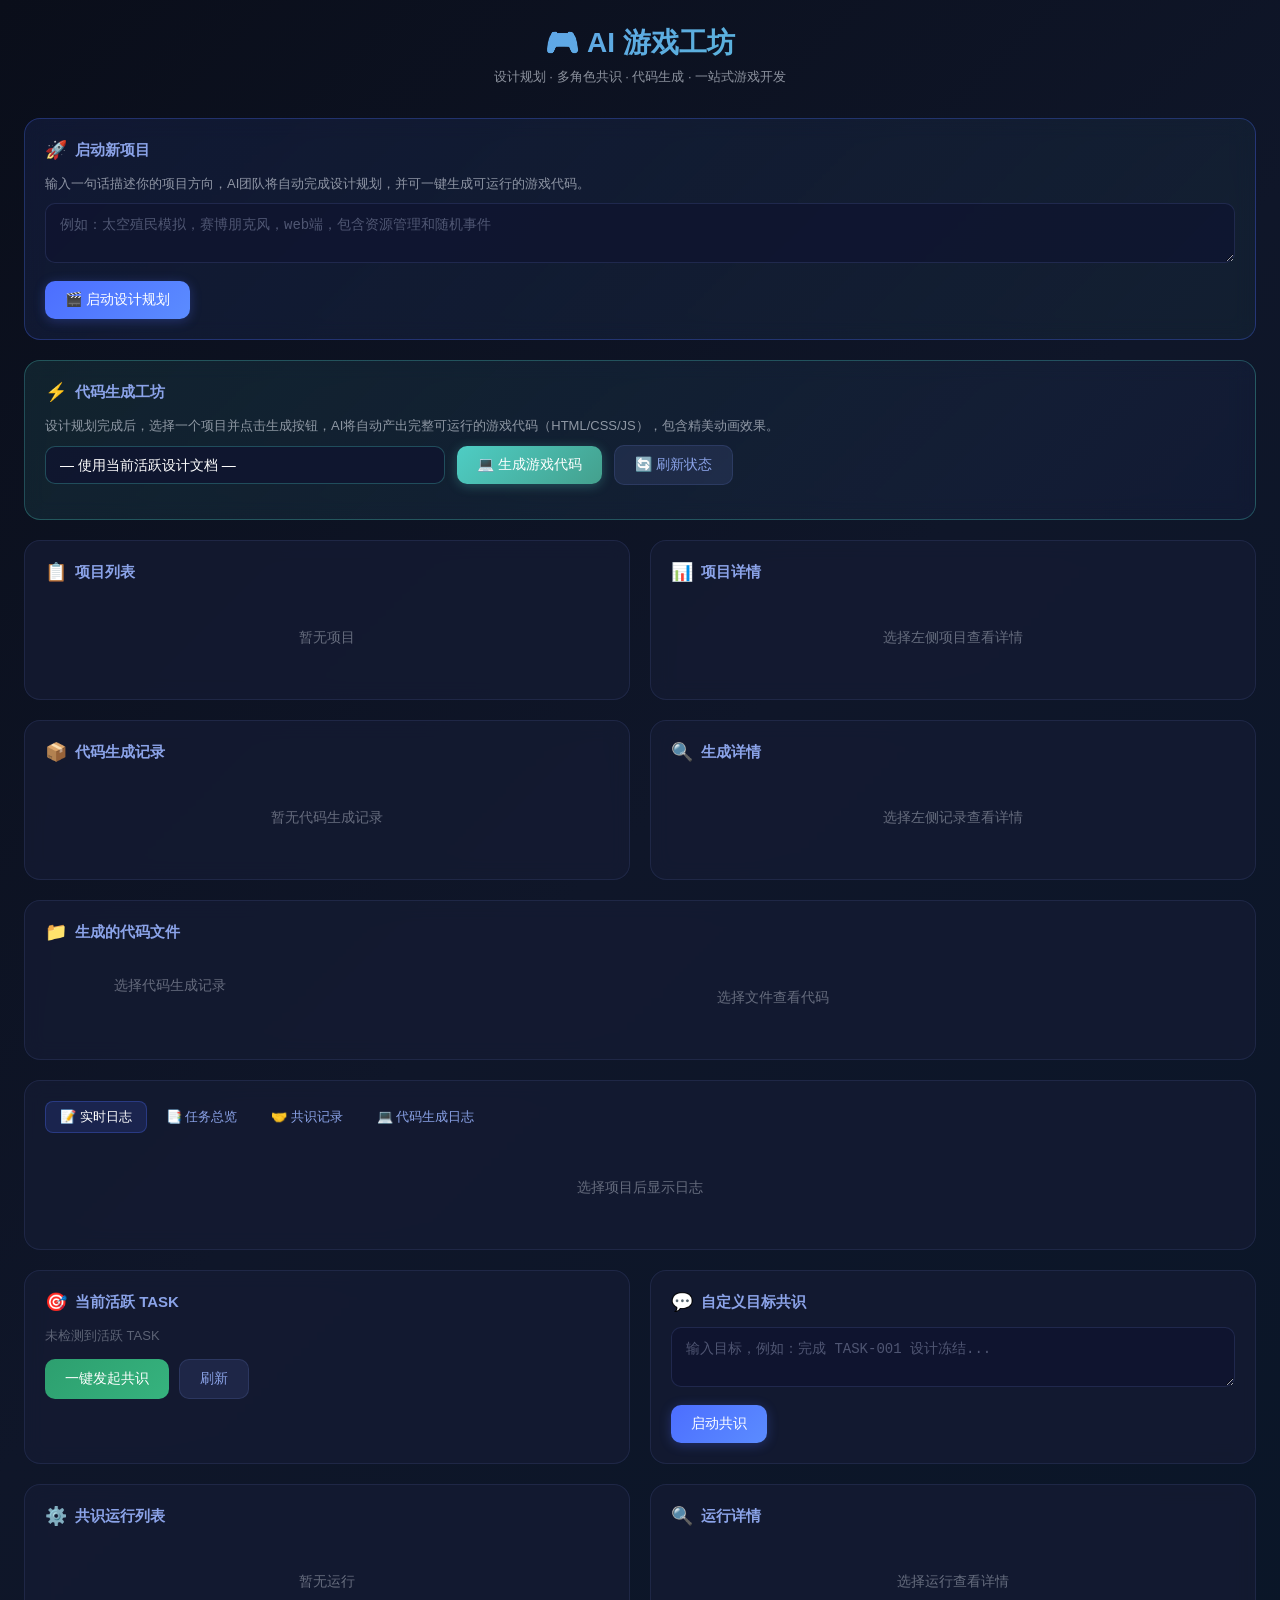
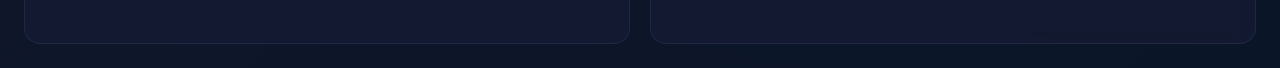
==== commit a2fdf540: "feat: 代码生成工坊支持项目选择 + 游戏运行中心 Web 界面优化: - 代码生成工坊新增项目选择下拉框，可选择已有项目进行代码生成   - 下拉框动态加载所有项目，显示项目名称和状态   - " ====
--- a/multi_role_runtime/web/index.html
+++ b/multi_role_runtime/web/index.html
@@ -121,6 +121,16 @@
 
     .btn-group { display: flex; gap: 10px; margin-top: 14px; flex-wrap: wrap; }
 
+    /* Select focus */
+    select:focus { outline: none; border-color: rgba(78, 205, 196, 0.6); }
+    select option { background: #141b33; color: #fff; }
+
+    /* Game runner card */
+    .game-runner-card {
+      background: linear-gradient(135deg, rgba(44, 182, 125, 0.08), rgba(76, 110, 255, 0.05));
+      border-color: rgba(44, 182, 125, 0.25);
+    }
+
     /* Badge */
     .badge {
       display: inline-block;
@@ -324,12 +334,57 @@
   <!-- ======= 代码生成控制台 ======= -->
   <div class="card codegen-card full-width">
     <h3><span class="icon">⚡</span> 代码生成工坊</h3>
-    <p class="muted" style="margin-bottom:10px">设计规划完成后，点击生成按钮，AI将自动产出完整可运行的游戏代码（HTML/CSS/JS），包含精美动画效果。</p>
-    <div class="btn-group">
+    <p class="muted" style="margin-bottom:10px">设计规划完成后，选择一个项目并点击生成按钮，AI将自动产出完整可运行的游戏代码（HTML/CSS/JS），包含精美动画效果。</p>
+    <div style="display:flex;align-items:center;gap:12px;flex-wrap:wrap">
+      <select id="codegenProjectSelect" style="
+        flex:1; min-width:200px; max-width:400px;
+        background:rgba(15,21,48,0.8); color:#fff;
+        border:1px solid rgba(78,205,196,0.3); border-radius:10px;
+        padding:10px 14px; font-size:14px;
+        appearance:none; -webkit-appearance:none;
+        background-image:url('data:image/svg+xml;utf8,<svg fill=\"%238ba3e8\" viewBox=\"0 0 24 24\" xmlns=\"http://www.w3.org/2000/svg\"><path d=\"M7 10l5 5 5-5z\"/></svg>');
+        background-repeat:no-repeat; background-position:right 10px center; background-size:20px;
+        cursor:pointer; transition:border-color .2s;
+      ">
+        <option value="">— 使用当前活跃设计文档 —</option>
+      </select>
       <button class="btn btn-codegen" onclick="startCodeGen()" id="codegenBtn">💻 生成游戏代码</button>
       <button class="btn btn-secondary" onclick="refreshCodeGen()">🔄 刷新状态</button>
     </div>
     <div id="codegenStatus" style="margin-top:14px"></div>
+  </div>
+
+  <!-- ======= 游戏运行中心 ======= -->
+  <div class="card full-width" id="gameRunnerCard" style="display:none">
+    <h3><span class="icon">🎮</span> 游戏运行中心</h3>
+    <p class="muted" style="margin-bottom:14px">选择一个已完成的代码生成记录，一键运行游戏。</p>
+    <div style="display:flex;align-items:center;gap:12px;flex-wrap:wrap">
+      <select id="gameRunSelect" style="
+        flex:1; min-width:200px; max-width:500px;
+        background:rgba(15,21,48,0.8); color:#fff;
+        border:1px solid rgba(44,182,125,0.3); border-radius:10px;
+        padding:10px 14px; font-size:14px;
+        appearance:none; -webkit-appearance:none;
+        background-image:url('data:image/svg+xml;utf8,<svg fill=\"%2389e6bd\" viewBox=\"0 0 24 24\" xmlns=\"http://www.w3.org/2000/svg\"><path d=\"M7 10l5 5 5-5z\"/></svg>');
+        background-repeat:no-repeat; background-position:right 10px center; background-size:20px;
+        cursor:pointer; transition:border-color .2s;
+      ">
+        <option value="">— 选择要运行的游戏 —</option>
+      </select>
+      <button class="btn btn-success" onclick="launchGame()" id="launchGameBtn" disabled>🚀 启动游戏</button>
+      <button class="btn btn-secondary" onclick="launchGameNewTab()" id="launchGameNewTabBtn" disabled>↗️ 新窗口打开</button>
+    </div>
+    <div id="gamePreviewContainer" style="margin-top:16px;display:none">
+      <div style="display:flex;justify-content:space-between;align-items:center;margin-bottom:8px">
+        <span style="font-size:13px;color:#89e6bd;font-weight:600" id="gamePreviewTitle">🎮 游戏预览</span>
+        <button class="btn btn-secondary" onclick="closeGamePreview()" style="padding:4px 12px;font-size:12px">✕ 关闭预览</button>
+      </div>
+      <iframe id="gamePreviewFrame" style="
+        width:100%; height:600px;
+        border:1px solid rgba(44,182,125,0.3); border-radius:12px;
+        background:#000;
+      " sandbox="allow-scripts allow-same-origin"></iframe>
+    </div>
   </div>
 
   <!-- ======= 项目列表 ======= -->
@@ -590,8 +645,113 @@
 }
 
 // ═══════════ Code Generation ═══════════
+
+// 更新代码生成的项目选择下拉框
+async function refreshCodegenProjectSelect() {
+  try {
+    const resp = await fetch('/api/projects');
+    const projects = await resp.json();
+    const sel = document.getElementById('codegenProjectSelect');
+    // 保留当前选中值
+    const curVal = sel.value;
+    sel.innerHTML = '<option value="">— 使用当前活跃设计文档 —</option>';
+    projects.forEach(p => {
+      const name = (p.plan && p.plan.project_name) ? p.plan.project_name : p.direction.substring(0, 30);
+      const status = p.status === 'completed' ? '✅' : p.status === 'executing' ? '🔄' : p.status === 'planned' ? '📋' : '🔧';
+      const opt = document.createElement('option');
+      opt.value = p.project_id;
+      opt.textContent = `${status} ${name} (${p.project_id.substring(0, 15)}...)`;
+      sel.appendChild(opt);
+    });
+    // 恢复选中
+    if (curVal) sel.value = curVal;
+  } catch(e) {}
+}
+
+// 更新游戏运行选择下拉框（只显示已完成的生成记录）
+async function refreshGameRunSelect() {
+  try {
+    const resp = await fetch('/api/codegen');
+    const gens = await resp.json();
+    const completedGens = gens.filter(g => g.status === 'completed' || g.status === 'done');
+
+    const card = document.getElementById('gameRunnerCard');
+    const sel = document.getElementById('gameRunSelect');
+    const launchBtn = document.getElementById('launchGameBtn');
+    const launchNewTabBtn = document.getElementById('launchGameNewTabBtn');
+
+    if (completedGens.length > 0) {
+      card.style.display = '';
+      const curVal = sel.value;
+      sel.innerHTML = '<option value="">— 选择要运行的游戏 —</option>';
+      completedGens.forEach(g => {
+        const name = g.project_name || '未知项目';
+        const fileCount = g.files_generated ? g.files_generated.length : 0;
+        const time = g.created_at ? g.created_at.replace('T', ' ').replace('Z', '').substring(0, 16) : '';
+        const opt = document.createElement('option');
+        opt.value = g.gen_id;
+        opt.textContent = `🎮 ${name} — ${fileCount}个文件 (${time})`;
+        sel.appendChild(opt);
+      });
+      if (curVal) sel.value = curVal;
+
+      const hasSelection = sel.value !== '';
+      launchBtn.disabled = !hasSelection;
+      launchNewTabBtn.disabled = !hasSelection;
+    } else {
+      card.style.display = 'none';
+    }
+  } catch(e) {}
+}
+
+// 监听游戏运行选择变化
+document.addEventListener('DOMContentLoaded', () => {
+  document.getElementById('gameRunSelect').addEventListener('change', function() {
+    const hasVal = this.value !== '';
+    document.getElementById('launchGameBtn').disabled = !hasVal;
+    document.getElementById('launchGameNewTabBtn').disabled = !hasVal;
+    // 关闭预览（如果切换了选择）
+    closeGamePreview();
+  });
+});
+
+function launchGame() {
+  const genId = document.getElementById('gameRunSelect').value;
+  if (!genId) return alert('请先选择一个游戏');
+  const container = document.getElementById('gamePreviewContainer');
+  const frame = document.getElementById('gamePreviewFrame');
+  const title = document.getElementById('gamePreviewTitle');
+
+  // 从下拉框获取选中项的文本
+  const selectEl = document.getElementById('gameRunSelect');
+  const selectedText = selectEl.options[selectEl.selectedIndex].textContent;
+
+  title.textContent = `🎮 正在运行: ${selectedText}`;
+  frame.src = `/api/codegen/${genId}/preview`;
+  container.style.display = '';
+
+  // 滚动到预览区域
+  container.scrollIntoView({ behavior: 'smooth', block: 'start' });
+}
+
+function launchGameNewTab() {
+  const genId = document.getElementById('gameRunSelect').value;
+  if (!genId) return alert('请先选择一个游戏');
+  window.open(`/api/codegen/${genId}/preview`, '_blank');
+}
+
+function closeGamePreview() {
+  const container = document.getElementById('gamePreviewContainer');
+  const frame = document.getElementById('gamePreviewFrame');
+  container.style.display = 'none';
+  frame.src = 'about:blank';
+}
+
 async function startCodeGen() {
   const btn = document.getElementById('codegenBtn');
+  const projectSelect = document.getElementById('codegenProjectSelect');
+  const selectedProjectId = projectSelect.value || null;
+
   btn.disabled = true;
   btn.textContent = '🔄 启动中...';
   try {
@@ -615,49 +775,60 @@
     const gens = await resp.json();
     const el = document.getElementById('codegenList');
     if (!gens.length) { el.innerHTML = '<div class="empty-state">暂无代码生成记录</div>'; return; }
-    el.innerHTML = gens.map(g => `
+    el.innerHTML = gens.map(g => {
+      const projName = g.project_name || '未关联项目';
+      return `
       <div class="list-item ${g.gen_id === selectedCodegenId ? 'active' : ''}" onclick="selectCodegen('${g.gen_id}')">
-        <div class="list-item-title">${g.gen_id.substring(0, 15)}... ${badge(g.status)}</div>
-        <div class="list-item-sub">${g.files_generated ? g.files_generated.length : 0} 个文件 · ${g.current_phase || ''}</div>
-      </div>
-    `).join('');
+        <div class="list-item-title">${esc(projName)} ${badge(g.status)}</div>
+        <div class="list-item-sub">${g.gen_id.substring(0, 15)}... · ${g.files_generated ? g.files_generated.length : 0} 个文件 · ${g.current_phase || ''}</div>
+      </div>
+    `}).join('');
 
     // 更新顶部状态
     const latestGen = gens[0];
     if (latestGen) {
       updateCodegenStatus(latestGen);
     }
+
+    // 更新游戏运行下拉
+    await refreshGameRunSelect();
   } catch(e) {}
 }
 
 function updateCodegenStatus(g) {
   const el = document.getElementById('codegenStatus');
-  if (g.status === 'generating') {
+  const projName = g.project_name || '未关联项目';
+  if (g.status === 'generating' || g.status === 'initializing') {
     const phases = g.phases_completed || [];
-    const progress = Math.min(100, (phases.length / 6) * 100);
+    const totalPhases = 10;
+    const progress = Math.min(100, (phases.length / totalPhases) * 100);
     el.innerHTML = `
       <div class="animate-in">
         <div style="display:flex;justify-content:space-between;margin-bottom:6px">
-          <span>${statusCN(g.status)}</span>
+          <span>${statusCN(g.status)} <span class="muted" style="margin-left:6px">${esc(projName)}</span></span>
           <span class="muted">${g.current_phase}</span>
         </div>
         <div class="progress-container">
           <div class="progress-bar" style="width:${progress}%"></div>
         </div>
-        <div class="muted" style="font-size:12px">${phases.length} 个阶段已完成 · ${g.files_generated ? g.files_generated.length : 0} 个文件</div>
+        <div class="muted" style="font-size:12px">${phases.length}/${totalPhases} 个阶段已完成 · ${g.files_generated ? g.files_generated.length : 0} 个文件</div>
       </div>
     `;
   } else if (g.status === 'completed' || g.status === 'done') {
     el.innerHTML = `
       <div class="animate-in" style="padding:12px;background:rgba(44,182,125,0.1);border-radius:10px">
-        <div style="color:#89e6bd;font-weight:600">✅ 代码生成完成！</div>
-        <div class="muted" style="margin-top:4px">共 ${g.files_generated ? g.files_generated.length : 0} 个文件 · <a href="/api/codegen/${g.gen_id}/preview" target="_blank" style="color:#4ecdc4">🎮 预览游戏</a></div>
+        <div style="color:#89e6bd;font-weight:600">✅ 代码生成完成！ <span style="font-weight:400;opacity:0.8">${esc(projName)}</span></div>
+        <div class="muted" style="margin-top:4px">共 ${g.files_generated ? g.files_generated.length : 0} 个文件</div>
+        <div style="display:flex;gap:8px;margin-top:10px">
+          <button class="btn btn-success" onclick="quickLaunchGame('${g.gen_id}')" style="padding:6px 14px;font-size:13px">🎮 内嵌运行</button>
+          <a href="/api/codegen/${g.gen_id}/preview" target="_blank" class="btn btn-codegen" style="padding:6px 14px;font-size:13px;text-decoration:none">↗️ 新窗口运行</a>
+        </div>
       </div>
     `;
   } else if (g.status === 'failed') {
     el.innerHTML = `
       <div style="padding:12px;background:rgba(239,69,101,0.1);border-radius:10px">
-        <div style="color:#ffb3be;font-weight:600">❌ 生成失败</div>
+        <div style="color:#ffb3be;font-weight:600">❌ 生成失败 <span style="font-weight:400;opacity:0.8">${esc(projName)}</span></div>
         <div class="muted" style="margin-top:4px">${esc(g.error || '未知错误')}</div>
       </div>
     `;
@@ -681,25 +852,28 @@
 
     const detailEl = document.getElementById('codegenDetail');
     const phases = g.phases_completed || [];
-    const totalPhases = 6;
+    const totalPhases = 10;
+    const projName = g.project_name || '未关联项目';
     
     detailEl.innerHTML = `
       <div class="phase-bar">
         ${Array.from({length: totalPhases}, (_, i) => {
           const done = i < phases.length;
-          const active = i === phases.length && g.status === 'generating';
+          const active = i === phases.length && (g.status === 'generating' || g.status === 'initializing');
           return `<div class="phase-step ${done ? 'done' : ''} ${active ? 'codegen' : ''}"></div>`;
         }).join('')}
       </div>
       <div style="margin-bottom:10px">
-        <strong>生成ID:</strong> ${g.gen_id} ${badge(g.status)}
-      </div>
-      <div class="muted" style="margin-bottom:6px">📂 输出: ${esc(g.output_dir)}</div>
-      <div class="muted" style="margin-bottom:6px">📁 文件数: ${g.files_generated ? g.files_generated.length : 0}</div>
-      <div class="muted" style="margin-bottom:6px">🔧 当前阶段: ${g.current_phase || '-'}</div>
-      ${g.status === 'completed' || g.status === 'done' ? `
+        <strong style="font-size:15px">${esc(projName)}</strong> ${badge(g.status)}
+      </div>
+      <div class="muted" style="margin-bottom:4px">🆔 ${g.gen_id}</div>
+      ${g.project_id ? `<div class="muted" style="margin-bottom:4px">📎 关联项目: ${g.project_id.substring(0, 15)}...</div>` : ''}
+      <div class="muted" style="margin-bottom:4px">📁 文件数: ${g.files_generated ? g.files_generated.length : 0}</div>
+      <div class="muted" style="margin-bottom:4px">🔧 当前阶段: ${g.current_phase || '-'}</div>
+      ${(g.status === 'completed' || g.status === 'done') ? `
         <div class="btn-group" style="margin-top:10px">
-          <a href="/api/codegen/${g.gen_id}/preview" target="_blank" class="btn btn-codegen">🎮 预览游戏</a>
+          <button class="btn btn-success" onclick="quickLaunchGame('${g.gen_id}')">🎮 内嵌运行游戏</button>
+          <a href="/api/codegen/${g.gen_id}/preview" target="_blank" class="btn btn-codegen" style="text-decoration:none">↗️ 新窗口运行</a>
         </div>
       ` : ''}
       ${g.error ? `<div style="margin-top:10px;padding:10px;background:rgba(239,69,101,0.1);border-radius:8px;color:#ffb3be">${esc(g.error)}</div>` : ''}
@@ -851,7 +1025,31 @@
     refreshDetail(),
     refreshCodeGen(),
     refreshCodegenDetail(),
+    refreshCodegenProjectSelect(),
   ]);
+}
+
+// 从顶部状态栏或详情中快速启动游戏
+function quickLaunchGame(genId) {
+  // 设置游戏运行下拉框的值
+  const sel = document.getElementById('gameRunSelect');
+  sel.value = genId;
+  // 如果下拉框中没有这个选项（可能还没刷新），直接用 iframe 打开
+  document.getElementById('launchGameBtn').disabled = false;
+  document.getElementById('launchGameNewTabBtn').disabled = false;
+
+  // 直接启动游戏
+  const container = document.getElementById('gamePreviewContainer');
+  const frame = document.getElementById('gamePreviewFrame');
+  const title = document.getElementById('gamePreviewTitle');
+  const card = document.getElementById('gameRunnerCard');
+
+  card.style.display = '';
+  title.textContent = `🎮 正在运行游戏...`;
+  frame.src = `/api/codegen/${genId}/preview`;
+  container.style.display = '';
+
+  container.scrollIntoView({ behavior: 'smooth', block: 'start' });
 }
 
 setInterval(refreshAll, 3000);
